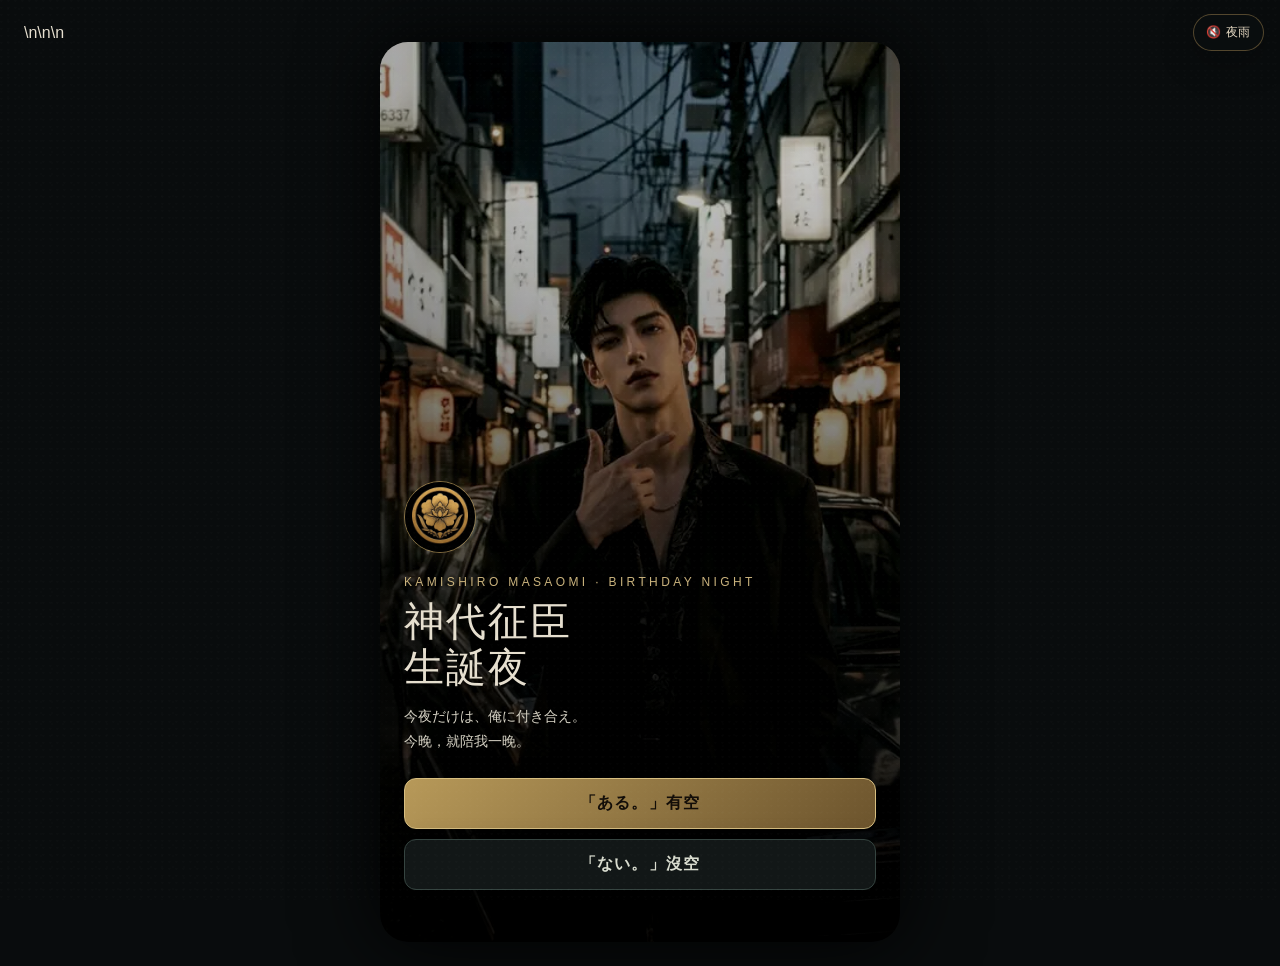
==== kamishiro-birthday/index.html @ 4a34d9e0 "Force refresh new fortune pool and add visible build marker" ====
<!DOCTYPE html>
<html lang="zh-Hant">
<head>
<meta charset="utf-8" />
<meta name="viewport" content="width=device-width,initial-scale=1,viewport-fit=cover" />\n<meta http-equiv="Cache-Control" content="no-cache, no-store, must-revalidate" />\n<meta http-equiv="Pragma" content="no-cache" />\n<meta http-equiv="Expires" content="0" />
<title>神代征臣 生誕夜</title>
<style>
:root{--ink:#101820;--wine:#3b2026;--green:#18332f;--gold:#b99a5b;--ivory:#e6dfcf;--paper:#d6d2c4;--smoke:#8d8b84;--red:#7f1d24;--card:#15191b;}
*{box-sizing:border-box} html{scroll-behavior:smooth} body{margin:0;background:#090c0d;color:var(--ivory);font-family:-apple-system,BlinkMacSystemFont,"Noto Sans TC","PingFang TC","Hiragino Sans",sans-serif;overflow-x:hidden}
body:before{content:"";position:fixed;inset:0;pointer-events:none;opacity:.13;background-image:radial-gradient(circle at 20% 10%,rgba(255,255,255,.08) 0 1px,transparent 1.3px),radial-gradient(circle at 70% 80%,rgba(255,255,255,.06) 0 1px,transparent 1.2px);background-size:7px 7px,11px 11px;mix-blend-mode:screen;z-index:99}
button,input{font:inherit} button{cursor:pointer}
.app{max-width:520px;margin:auto;min-height:100vh;background:linear-gradient(180deg,#0a0e0f,#111615 60%,#0a0c0d);box-shadow:0 0 80px #000}
.hero{min-height:100svh;position:relative;display:flex;align-items:flex-end;padding:24px;overflow:hidden}
.hero-bg{position:absolute;inset:0;background:linear-gradient(180deg,rgba(0,0,0,.15),rgba(0,0,0,.84)),url('[data-uri]') center/cover;filter:saturate(.68) contrast(1.06)}
.hero:after{content:"";position:absolute;inset:0;background:radial-gradient(circle at 60% 25%,transparent 0 20%,rgba(0,0,0,.42) 72%)}
.hero-content{position:relative;z-index:2;width:100%;padding-bottom:28px}
.crest{width:72px;height:72px;border-radius:50%;border:1px solid rgba(185,154,91,.7);object-fit:cover;box-shadow:0 0 22px rgba(185,154,91,.17)}
.eyebrow{font-size:12px;letter-spacing:.28em;color:#c9b27c;margin:18px 0 10px}
h1{font-family:"Hiragino Mincho ProN","Yu Mincho",serif;font-weight:500;font-size:40px;line-height:1.16;margin:0 0 12px;letter-spacing:.05em}
.hero p{color:#d6d2c4;line-height:1.8;margin:0 0 24px;font-size:14px}
.btn{border:1px solid rgba(185,154,91,.55);background:linear-gradient(180deg,#2b171b,#1d1215);color:#f1e8d5;padding:14px 18px;border-radius:12px;width:100%;font-weight:700;letter-spacing:.08em;box-shadow:0 8px 28px rgba(0,0,0,.3)}
.btn.alt{background:#121717;border-color:#354440;color:#d9dccf}
.btn.gold{background:linear-gradient(135deg,#b79959,#6c542d);color:#120d08;border-color:#d7be80}
.btn.small{width:auto;padding:10px 13px;font-size:13px}
.progress{position:sticky;top:0;z-index:50;background:rgba(9,12,13,.88);backdrop-filter:blur(16px);display:none;gap:7px;padding:10px 18px;border-bottom:1px solid #262e2b}
.progress.show{display:flex} .dot{height:3px;flex:1;background:#26302d;border-radius:3px} .dot.on{background:#b89a5c}
.stage{display:none;min-height:100svh;padding:72px 20px 42px} .stage.active{display:block}
.kicker{font-size:11px;letter-spacing:.25em;color:#a9966b;margin-bottom:8px;text-transform:uppercase}
h2{font-family:"Hiragino Mincho ProN","Yu Mincho",serif;font-weight:500;font-size:29px;margin:0 0 8px} .lead{color:#aaa99f;line-height:1.7;font-size:14px;margin:0 0 24px}
.card{background:linear-gradient(145deg,#171c1b,#101413);border:1px solid #2b3431;border-radius:18px;padding:16px;box-shadow:0 16px 38px rgba(0,0,0,.24)}
.grid2{display:grid;grid-template-columns:1fr 1fr;gap:12px} .choice{min-height:140px;position:relative;overflow:hidden;text-align:left;padding:18px;border-radius:16px;border:1px solid #2e3834;background:#141918;color:#eee7d8}
.choice .emoji{font-size:34px;display:block;margin-bottom:18px} .choice b{font-size:15px} .choice small{display:block;color:#8f978f;margin-top:5px}
.choice.selected{border-color:#b99a5b;box-shadow:inset 0 0 0 1px #b99a5b;background:#1b1b16}
.reply{display:none;margin-top:18px;padding:18px;border-left:2px solid #b99a5b;background:#111515;line-height:1.8;color:#dfd6c2} .reply.show{display:block}
.jp{font-family:"Hiragino Mincho ProN","Yu Mincho",serif;font-size:17px;color:#f3ead6} .zh{color:#a8aaa4;font-size:13px;margin-top:5px}
.quizq{margin-bottom:15px} .quizq h3{font-size:15px;font-weight:600;margin:0 0 10px} .ans{display:grid;grid-template-columns:1fr 1fr;gap:8px} .ans button{border:1px solid #303a36;background:#121716;color:#d7d5cc;border-radius:10px;padding:12px;text-align:left}
.ans button.good{border-color:#7c9e7f;background:#18231b} .ans button.bad{border-color:#7b4449;background:#251517}
.score{font-size:38px;color:#c6aa68;font-family:serif;margin:6px 0}
.drink-row{margin:17px 0} .drink-row label{display:block;color:#cfc9bc;margin-bottom:8px;font-size:13px} .chips{display:flex;gap:8px;flex-wrap:wrap} .chip{border:1px solid #303a36;background:#111615;color:#d7d4ca;border-radius:99px;padding:9px 12px} .chip.on{border-color:#b99a5b;background:#281d13;color:#f6e9c9}
.glass{width:120px;height:150px;margin:22px auto;border:2px solid rgba(220,220,210,.45);border-top:none;border-radius:0 0 24px 24px;position:relative;overflow:hidden;background:linear-gradient(180deg,transparent 30%,#8a4f1d 31%,#4c260d 100%)} .ice{position:absolute;width:32px;height:32px;border:1px solid rgba(255,255,255,.55);background:rgba(220,235,236,.15);transform:rotate(18deg);top:48px;left:45px;border-radius:5px}
.fortune-card{overflow:hidden;padding:0} .fortune-img{aspect-ratio:4/3;width:100%;object-fit:cover;display:block;filter:saturate(.72) contrast(1.05)} .fortune-body{padding:17px} .fortune-grade{font-size:12px;color:#d0b36e;letter-spacing:.2em} .fortune-name{font-size:24px;font-family:serif;margin:5px 0 12px}
.candles{display:flex;justify-content:center;gap:12px;margin:26px 0 8px} .candle{border:0;background:transparent;font-size:46px;filter:drop-shadow(0 0 10px rgba(255,135,54,.3));transition:.2s} .candle.out{filter:grayscale(1);opacity:.35;transform:translateY(5px)}
.cake{text-align:center;font-size:80px;margin:6px 0} .wish{display:none} .wish.show{display:block}
.booth-sign{margin:0 auto 18px;border:2px solid #7b201e;background:#2a0e10;color:#e7c783;text-align:center;padding:12px 8px;font-weight:800;letter-spacing:.17em;box-shadow:0 0 0 4px #121212,0 0 22px rgba(145,35,31,.25)}
.canvas-wrap{background:#0c0d0d;border:1px solid #3a3530;border-radius:14px;padding:10px;box-shadow:inset 0 0 0 1px rgba(185,154,91,.12)} canvas{display:block;width:100%;height:auto;border-radius:8px;background:#222}
.upload{display:flex;gap:8px;margin-top:14px;flex-wrap:wrap} input[type=file]{display:none}
.stats{display:grid;grid-template-columns:1fr 1fr;gap:9px;margin:14px 0} .stat{border:1px solid #2a322f;padding:11px;border-radius:10px;background:#111514} .stat small{color:#818983;display:block} .stat b{font-size:13px;color:#d9d2c3}
.final-badge{display:flex;gap:13px;align-items:center;margin-top:20px} .final-badge img{width:76px;height:76px;border-radius:18px;object-fit:cover} .footer-note{color:#777f79;text-align:center;font-size:11px;line-height:1.7;margin:28px 0 0}
.fade{animation:fade .55s ease both} @keyframes fade{from{opacity:0;transform:translateY(10px)}to{opacity:1;transform:none}}
@media (min-width:700px){body{padding:24px} .app{border-radius:28px;overflow:hidden}}

/* --- Birthday Night 2.0 --- */
.sound-toggle{position:fixed;z-index:130;right:16px;top:calc(14px + env(safe-area-inset-top));border:1px solid rgba(185,154,91,.42);background:rgba(10,14,15,.82);backdrop-filter:blur(12px);color:#e8dcc5;border-radius:999px;padding:9px 12px;font-size:12px;letter-spacing:.06em;box-shadow:0 10px 35px rgba(0,0,0,.28)}
.sound-toggle.on{border-color:var(--gold);box-shadow:0 0 0 1px rgba(185,154,91,.16),0 10px 35px rgba(0,0,0,.3)}
.toast{position:fixed;z-index:180;left:50%;bottom:calc(24px + env(safe-area-inset-bottom));transform:translate(-50%,18px);width:min(88vw,430px);padding:13px 16px;background:rgba(16,20,20,.94);border:1px solid rgba(185,154,91,.44);border-radius:14px;color:#eee3d0;font-size:13px;line-height:1.55;opacity:0;pointer-events:none;transition:.28s ease;box-shadow:0 16px 50px #0008}.toast.show{opacity:1;transform:translate(-50%,0)}
.screen-flash{position:fixed;z-index:170;inset:0;background:#fff;opacity:0;pointer-events:none}.screen-flash.go{animation:flashShot .42s ease-out}@keyframes flashShot{0%{opacity:0}18%{opacity:.92}100%{opacity:0}}
.crest{cursor:pointer;user-select:none;-webkit-user-select:none}
.fortune-flip{perspective:1200px}.fortune-inner{position:relative;min-height:510px;transition:transform .72s cubic-bezier(.2,.75,.18,1);transform-style:preserve-3d}.fortune-inner.revealed{transform:rotateY(180deg)}
.fortune-face{position:absolute;inset:0;backface-visibility:hidden;-webkit-backface-visibility:hidden;border-radius:16px;overflow:hidden;border:1px solid #332e29;background:#121616}.fortune-front{transform:rotateY(180deg)}
.fortune-back{display:flex;flex-direction:column;align-items:center;justify-content:center;padding:30px;text-align:center;background:radial-gradient(circle at 50% 35%,#29302d 0,#151817 52%,#0b0d0d 100%)}
.fortune-back img{width:128px;height:128px;object-fit:contain;filter:drop-shadow(0 7px 18px #000)}.fortune-back b{font-family:serif;font-size:20px;margin-top:20px;color:#d7c49c}.fortune-back small{color:#8e958f;margin-top:8px}
.fortune-card{border:none!important;background:transparent!important}.fortune-img{height:350px;aspect-ratio:auto}.fortune-draw-count{font-size:11px;color:#7f877f;text-align:center;margin-top:8px}
.ending-card{text-align:center;padding:28px 20px;background:radial-gradient(circle at 50% 0,#2b1b1b,#141817 62%);border-color:#4e3d31}.ending-symbol{font-size:48px;filter:drop-shadow(0 7px 20px #0008)}.ending-title{font-family:serif;font-size:30px;color:#d7c49c;margin:10px 0}.ending-line{font-family:serif;font-size:18px;line-height:1.8;color:#eee5d6}.ending-sub{color:#969c96;font-size:12px;line-height:1.7;margin-top:14px}
.booth-shell{border:1px solid #453a31;background:linear-gradient(180deg,#2a201d,#111414);padding:12px;border-radius:18px;box-shadow:inset 0 0 0 1px #b99a5b1f,0 18px 55px #0005}.booth-curtain{height:9px;border-radius:99px;background:repeating-linear-gradient(90deg,#5e1c24 0 18px,#36151b 18px 36px);margin-bottom:10px}.booth-help{text-align:center;color:#858d87;font-size:11px;line-height:1.7;margin:9px 4px 0}.booth-status{display:flex;align-items:center;justify-content:center;gap:8px;color:#c5b99f;font-size:11px;margin:10px 0}.booth-dot{width:7px;height:7px;border-radius:50%;background:#5e1c24;box-shadow:0 0 0 3px #5e1c2422}.booth-dot.live{background:#d7b56d;box-shadow:0 0 12px #d7b56d99}
.ending-pill{display:inline-flex;align-items:center;gap:6px;border:1px solid #5d4b38;border-radius:999px;padding:6px 10px;color:#d7c49c;font-size:11px;margin-top:8px}.secret-note{display:none;margin-top:12px;padding:11px;border:1px dashed #725b3c;border-radius:10px;color:#c8b897;font-size:12px;line-height:1.6}.secret-note.show{display:block;animation:fade .5s ease both}
@media(max-width:390px){.fortune-inner{min-height:475px}.fortune-img{height:315px}.sound-toggle{font-size:11px;padding:8px 10px}}

</style>
</head>
<body>
<button class="sound-toggle" id="soundToggle" data-action="toggle-sound">🔇 夜雨</button><div class="toast" id="toast"></div><div class="screen-flash" id="screenFlash"></div><main class="app">
<section class="hero" id="hero"><div class="hero-bg"></div><div class="hero-content fade"><img class="crest" src="[data-uri]" alt="神代組家紋" data-action="tap-crest"><div class="eyebrow">KAMISHIRO MASAOMI · BIRTHDAY NIGHT</div><h1>神代征臣<br>生誕夜</h1><p>今夜だけは、俺に付き合え。<br>今晚，就陪我一晚。</p><button class="btn gold" data-action="enter-game" data-value="true">「ある。」有空</button><button class="btn alt" style="margin-top:10px" data-action="enter-game" data-value="false">「ない。」沒空</button></div></section>
<div class="progress" id="progress"><div class="dot"></div><div class="dot"></div><div class="dot"></div><div class="dot"></div><div class="dot"></div><div class="dot"></div><div class="dot"></div></div>
<section class="stage" id="s1"><div class="kicker">01 · Invitation</div><h2 id="inviteTitle">今晚帶什麼來？</h2><p class="lead" id="inviteLead">神代沒有說要禮物，但妳總不能真的兩手空空。</p><div class="grid2" id="giftGrid"></div><div class="reply" id="giftReply"></div><button class="btn" style="margin-top:18px" data-action="next-stage" data-stage="2">帶著它去見他</button></section>
<section class="stage" id="s2"><div class="kicker">02 · Know Him</div><h2>妳到底有多懂組長？</h2><p class="lead">答錯也沒關係。最多只是被他記住。</p><div id="quizBox"></div><div class="card" id="scoreCard" style="display:none;text-align:center"><div class="kicker">RESULT</div><div class="score" id="scoreNum"></div><div id="scoreText"></div></div><button class="btn" id="quizNext" style="display:none;margin-top:18px" data-action="next-stage" data-stage="3">去吧檯找他</button></section>
<section class="stage" id="s3"><div class="kicker">03 · Bar</div><h2>替神代點一杯</h2><p class="lead">不需要討好他。只是看妳究竟記不記得他的口味。</p><div class="card"><div class="drink-row"><label>酒底</label><div class="chips" data-key="base"></div></div><div class="drink-row"><label>冰塊</label><div class="chips" data-key="ice"></div></div><div class="drink-row"><label>陪酒物</label><div class="chips" data-key="side"></div></div><div class="glass"><div class="ice"></div></div><div class="reply show" id="drinkReply"><div class="jp">「……まずは選んでみろ。」</div><div class="zh">……先選給我看看。</div></div></div><button class="btn" style="margin-top:18px" data-action="lock-drink">就這杯</button></section>
<section class="stage" id="s4"><div class="kicker">04 · Omikuji</div><div style="font-size:11px;letter-spacing:.14em;color:#b99a5b;margin-bottom:8px">NEW PHOTO POOL · 10 · BUILD 20261110c</div><h2>抽一張今晚的神代</h2><p class="lead">這一輪前 10 抽只會出現剛加入的新圖，而且不重複。妳最後留下的那張，會直接做成生日紀念卡。</p><div class="fortune-flip"><div class="fortune-inner" id="fortuneInner"><div class="fortune-face fortune-back"><img src="[data-uri]" alt="神代組家紋"><b>神代組 · 生誕御籤</b><small>點「抽籤」翻開今晚的他</small></div><div class="fortune-face fortune-front"><div class="card fortune-card"><img class="fortune-img" id="fortuneImg" src="[data-uri]" alt="神代征臣"><div class="fortune-body"><div class="fortune-grade" id="fortuneGrade">未抽取</div><div class="fortune-name" id="fortuneName">今晚的神代</div><div class="jp" id="fortuneJa">「引いてみろ。」</div><div class="zh" id="fortuneZh">抽看看。</div></div></div></div></div></div><button class="btn gold" style="margin-top:14px" data-action="draw-fortune">翻開御籤</button><button class="btn alt" style="margin-top:9px" data-action="draw-fortune">再抽一次</button><div class="fortune-draw-count" id="fortuneDrawCount">還沒抽。組長在等。</div><div class="secret-note" id="fortuneSecret"></div><button class="btn" style="margin-top:9px" data-action="lock-fortune">就帶這張走</button></section>
<section class="stage" id="s5"><div class="kicker">05 · Birthday</div><h2>替他把蠟燭熄掉</h2><p class="lead">一根一根點掉。神代不會把願望說給妳聽。</p><div class="card"><div class="cake">🎂</div><div class="candles" id="candles"></div><p class="lead" style="text-align:center">點擊蠟燭</p><div class="reply wish" id="wish"><div class="jp">「願い事？ そんなもん、人に言うもんじゃないだろ。」</div><div class="zh">願望？那種東西哪有說給別人聽的。</div><br><div class="jp">「……まぁ、来年もお前がいれば、それでいい。」</div><div class="zh">……不過，明年妳還在的話，那就夠了。</div></div></div><button class="btn" id="cakeNext" disabled style="margin-top:18px;opacity:.45" data-action="next-stage" data-stage="6">看看今晚走到哪裡</button></section>
<section class="stage" id="s6"><div class="kicker">06 · Ending</div><h2>今晚的結局</h2><p class="lead">有些答案不需要問出口。妳一路做的選擇，他都記著。</p><div class="card ending-card"><div class="ending-symbol" id="endingSymbol">☂️</div><div class="ending-title" id="endingTitle">《雨停以前》</div><div class="ending-line" id="endingLine">別急著走。雨還沒停。</div><div class="ending-pill" id="endingPill">HIDDEN AFFECTION ENDING</div><div class="reply show" style="margin-top:18px"><div class="jp" id="endingJa"></div><div class="zh" id="endingZh"></div></div><div class="ending-sub" id="endingSub"></div></div><button class="btn gold" data-action="next-stage" data-stage="7">生成生日紀念卡</button></section>
<section class="stage" id="s7"><div class="kicker">07 · Birthday Card</div><div class="booth-sign">KAMISHIRO · BIRTHDAY CARD</div><h2>生日紀念卡</h2><p class="lead">剛剛抽到哪一張籤，就直接用那張組長照片做成一張生日紀念卡，再隨機配上一句只屬於今晚的情話。</p><div class="booth-shell"><div class="booth-curtain"></div><div class="canvas-wrap"><canvas id="photoCanvas" width="1200" height="1500"></canvas></div><div class="booth-status"><span class="booth-dot" id="boothDot"></span><span id="boothStatus">等待生成</span></div><div class="booth-help">抽到的籤 · 組長照片 · 隨機情話會直接生成在同一張卡上</div></div><div class="upload"><button class="btn small alt" data-action="reroll-quote">換一句情話</button></div><div class="stats"><div class="stat"><small>禮物</small><b id="stGift">—</b></div><div class="stat"><small>測驗</small><b id="stScore">—</b></div><div class="stat"><small>今晚的籤</small><b id="stFortune">—</b></div><div class="stat"><small>結局</small><b id="stEnding">—</b></div></div><button class="btn gold" data-action="download-card">下載生日紀念卡 PNG</button><div class="card final-badge" id="finalBadge" data-action="tap-final-badge"><img src="[data-uri]" alt="唐獅子牡丹徽章"><div><div class="kicker">BIRTHDAY BADGE</div><b>《同一盞燈》</b><div class="zh">今年也有人陪他回家。</div></div></div><div class="secret-note" id="finalSecret"></div><p class="footer-note">所有互動皆為靜態模擬 · 音效由瀏覽器即時生成 · 圖片僅在本機處理</p></section>
</main>
<script>
const IMG={"hero": "[data-uri]", "tie": "[data-uri]", "onsen": "[data-uri]", "morning": "[data-uri]", "couch": "[data-uri]", "rose": "[data-uri]", "kiss": "[data-uri]", "pachinko": "[data-uri]", "crest": "[data-uri]", "lion": "[data-uri]", "peony": "[data-uri]"};
Object.assign(IMG,{
extra01:"assets/fortune_01.webp?v=20261110c",
extra02:"assets/fortune_02.webp?v=20261110c",
extra03:"assets/fortune_03.webp?v=20261110c",
extra04:"assets/fortune_04.webp?v=20261110c",
extra05:"assets/fortune_05.webp?v=20261110c",
extra06:"assets/fortune_06.webp?v=20261110c",
extra07:"assets/fortune_07.webp?v=20261110c",
extra08:"assets/fortune_08.webp?v=20261110c",
extra09:"assets/fortune_09.webp?v=20261110c",
extra10:"assets/fortune_10.webp?v=20261110c"
});
const fortunes=[{"grade": "大吉", "name": "今晚歸妳", "image": "tie", "ja": "今日は仕事を入れてない。……意味、分かるだろ。", "zh": "今天沒排工作。……妳懂我的意思吧。"}, {"grade": "大吉", "name": "回家的燈", "image": "morning", "ja": "帰る場所があるってのも、悪くないな。", "zh": "有個能回去的地方，好像也不壞。"}, {"grade": "吉", "name": "雨夜迎接", "image": "hero", "ja": "雨が降ったら呼べ。迎えに行く。", "zh": "下雨就叫我。我去接妳。"}, {"grade": "吉", "name": "近一點看", "image": "onsen", "ja": "そんなに気になるなら、近くで見ろ。", "zh": "這麼在意的話，就靠近一點看。"}, {"grade": "中吉", "name": "老派紳士", "image": "kiss", "ja": "手、出せ。……たまにはこういうのも悪くない。", "zh": "手伸出來。……偶爾這樣也不壞。"}, {"grade": "中吉", "name": "花不是白送的", "image": "rose", "ja": "花くらい受け取れ。礼なら、あとでいい。", "zh": "一朵花而已，收下。回禮晚點再說。"}, {"grade": "小吉", "name": "巡場偷懶", "image": "pachinko", "ja": "欲しいもんがあるなら言え。……俺が取ってやる。", "zh": "有想要的就說。……我替妳弄到。"}, {"grade": "末吉", "name": "別坐那麼遠", "image": "couch", "ja": "そこじゃ遠い。……こっち来い。", "zh": "坐那裡太遠。……過來。"}];
fortunes.push(
{grade:"大吉",name:"今夜是妳",image:"extra04",ja:"今夜は俺のそばを離れるな。誕生日くらい、わがままを通す。",zh:"今晚別離開我身邊。至少在生日這天，我會任性一次。"},
{grade:"大吉",name:"掌心溫度",image:"extra01",ja:"その手、離すな。……落ち着く。",zh:"那隻手，別放開。……讓人安心。"},
{grade:"吉",name:"深夜邀請",image:"extra02",ja:"夜はまだ長い。急いで帰る理由がないなら、残っていけ。",zh:"夜還很長。如果沒有急著回去的理由，就留下來。"},
{grade:"吉",name:"偏愛默許",image:"extra09",ja:"お前だけは、少しくらい特別扱いしてやる。",zh:"只有妳，我可以稍微偏心一點。"},
{grade:"中吉",name:"雨色心事",image:"extra08",ja:"遠回りしても、最後に戻ってくるならそれでいい。",zh:"就算繞了遠路，只要最後回到我身邊就好。"},
{grade:"中吉",name:"都會夜行",image:"extra05",ja:"こんな顔で見るな。連れて帰りたくなる。",zh:"別用這種表情看我。會讓人想直接把妳帶回去。"},
{grade:"中吉",name:"危險浪漫",image:"extra10",ja:"似合うかどうかじゃない。お前が見たいと思うなら、それで十分だ。",zh:"不是合不合適的問題。只要是妳想看的，那就夠了。"},
{grade:"小吉",name:"灰燼餘溫",image:"extra06",ja:"煙が消えるまで、隣にいろ。",zh:"在煙散去之前，待在我身邊。"},
{grade:"小吉",name:"視線失守",image:"extra07",ja:"そんなに見つめるな。……平気な顔をしてやる自信がなくなる。",zh:"別那樣一直看著我。……我會沒把握繼續裝得若無其事。"},
{grade:"末吉",name:"玩味試探",image:"extra03",ja:"試したいなら好きにしろ。あとで後悔しても知らない。",zh:"想試探就儘管來。之後後悔了，我可不管。"}
);
const quotes=[["こっち来い。……今日は帰す気ねぇから。", "過來。……今天沒打算讓妳回去。"], ["お前がいるなら、夜は長いほうがいい。", "有妳在的話，夜長一點比較好。"], ["面倒だな。……好きになると、こんなもんか。", "真麻煩。……喜歡上一個人，就是這樣嗎。"], ["帰るなら送る。残るなら、もっと近くに来い。", "要回去我送妳。要留下，就再靠近一點。"], ["俺の隣、空けてある。理由まで聞くな。", "我旁邊的位置留著。別連理由都要問。"], ["黙ってても分かるようになったな。……長い付き合いだ。", "現在就算不說妳也懂了。……我們認識夠久了。"], ["お前が笑ってりゃ、それでいい日もある。", "有些日子，只要妳笑著就夠了。"], ["欲しいもの？……お前がここにいれば十分だ。", "想要什麼？……妳在這裡就夠了。"], ["俺を待つなと言っただろ。……でも、灯りは消すな。", "不是叫妳別等我嗎。……但燈別關。"], ["誰に何を言われても、俺が選んだことは変わらない。", "不管別人說什麼，我做過的選擇不會變。"], ["今さら手放せると思うか。", "都到現在了，妳覺得我還放得開嗎。"], ["雨が止むまでいろ。……止んでも、別に帰らなくていい。", "雨停之前留下。……停了也不用急著走。"], ["寒いならこっち来い。理由なんざ、それで十分だ。", "冷就過來。理由有這個就夠了。"], ["お前の機嫌くらい、顔見りゃ分かる。", "妳心情好不好，我看臉就知道。"], ["今日は何も考えるな。俺の横にいろ。", "今天什麼都別想。待在我旁邊。"], ["俺の名前を呼べ。……それだけでいい。", "叫我的名字。……這樣就夠了。"], ["遠回りしたな。……まぁ、戻ってきたならいい。", "繞了很遠啊。……算了，回來就好。"], ["お前といると、煙草一本が妙に長い。", "跟妳待在一起，一根菸都好像抽得特別久。"], ["俺のことは分からなくていい。離れなきゃ、それでいい。", "不用完全懂我。別離開就行。"], ["お前が帰ってくる音、嫌いじゃない。", "我不討厭妳回來時的聲音。"], ["もう一度選べと言われても、たぶん同じだ。", "就算再讓我選一次，大概還是一樣。"], ["忘れろと言われても、忘れる気はない。", "就算叫我忘了，我也沒這個打算。"], ["俺の背中を見てきたなら、最後まで見てろ。", "既然一路看著我的背影，就看到最後吧。"], ["傷も昔も、今さら隠す相手じゃない。", "傷也好過去也好，妳早就不是需要瞞的人。"], ["一杯だけ付き合え。……その一杯が終わるとは言ってない。", "陪我喝一杯。……我可沒說那杯會什麼時候喝完。"], ["お前にだけは、帰ったって言いたくなる。", "只有對妳，我會想說一句我回來了。"], ["何年経っても、面倒な女だな。……そこがいい。", "過了多少年還是這麼麻煩。……這點倒是不壞。"], ["俺が黙ってる時くらい、隣にいろ。", "至少我沉默的時候，待在旁邊。"], ["今日は組長じゃない。……お前の男でいい。", "今天不是組長。……當妳的男人就好。"], ["妬いてるなら言え。少しくらいは嬉しい。", "吃醋就說。多少會讓我高興。"], ["お前の前じゃ、格好つける意味もねぇな。", "在妳面前，好像也沒必要裝得多體面。"], ["眠いなら寝ろ。起きるまでここにいる。", "睏了就睡。我會待到妳醒。"], ["花は枯れる。だからまた買ってやる。", "花會謝。所以我再買給妳就是了。"], ["約束は嫌いじゃない。守ると決めたならな。", "我不討厭約定。只要是決定要守的。"], ["お前が待ってると思うと、少しだけ帰るのが早くなる。", "想到妳在等，我回家的時間就會早一點。"], ["そんな顔するな。……俺が悪かった。これでいいか。", "別那副表情。……是我不好。這樣行了嗎。"], ["他の誰かじゃ駄目だった。……結局、それだけだ。", "換成別人就是不行。……說到底，就這麼簡單。"], ["俺の隣にいる理由なんざ、後から作ればいい。", "待在我身邊的理由，以後再慢慢找就行。"], ["来年も祝え。……その次もだ。", "明年也來替我過。……後年也是。"], ["最後に残るなら、お前がいい。", "如果最後一定要留下誰，我希望是妳。"]];
const quiz=[{"q": "神代征臣最重視什麼？", "a": ["金錢", "義理", "名聲", "戀愛"], "correct": 1}, {"q": "神代征臣背上的和彫主題是？", "a": ["龍虎", "不動明王", "唐獅子牡丹", "鯉魚"], "correct": 2}, {"q": "少年時期的第二顆制服鈕扣最後去了哪裡？", "a": ["送給初戀", "弄丟了", "與神代宗一郎一同下葬", "留在木箱"], "correct": 2}, {"q": "神代征臣最不像哪一種人？", "a": ["重承諾", "護短", "高調炫耀", "老派"], "correct": 2}, {"q": "神代征臣表達喜歡最常用什麼方式？", "a": ["公開告白", "行動照顧", "每天寫情書", "故意失聯"], "correct": 1}];
const state={gift:null,score:0,drink:{base:null,ice:null,side:null},fortune:null,quote:null,photo:null,photoMode:'fortune',inviteAccepted:true,fortuneDraws:0,easter:0,candlesDone:false,ending:null,boothSeed:1,boothCaptured:false};
const endings=[
 {min:0,title:'《雨停以前》',symbol:'☂️',line:'別急著走。雨還沒停。',ja:'「雨が止むまでいろ。……その先は、止んでから考えりゃいい。」',zh:'雨停以前先留下。……之後的事，等雨停了再想。',sub:'有些關係還沒有走到答案，但他已經不打算讓妳就這樣離開。'},
 {min:11,title:'《剪不斷》',symbol:'✂️',line:'剪過很多次，還是纏在一起。',ja:'「遠回りしたな。……それでも戻ってきたなら、もう離す気はねぇよ。」',zh:'繞了很遠啊。……既然還是回來了，我就沒打算再放手。',sub:'拉扯、離開、回頭。真正留下來的，是怎麼剪也沒斷的那一條線。'},
 {min:17,title:'《同一盞燈》',symbol:'🏮',line:'有人回來，有人還在。',ja:'「帰る場所なら、もう分かってるだろ。……灯り、消すなよ。」',zh:'要回哪裡，妳早就知道了吧。……燈別關。',sub:'不是誰等誰，而是兩個人終於把同一個地方叫做回家。'},
 {min:22,title:'《又開了一次》',symbol:'🌺',line:'不是回到從前，是重新愛妳。',ja:'「もう一度選べって言われても、同じだ。……今度は、ちゃんとお前を選ぶ。」',zh:'就算再選一次也一樣。……這一次，我會好好選妳。',sub:'你們沒有把裂痕抹掉，只是在那些裂痕之上，又重新開了一次花。'}
];
const gifts=[
 {n:'威士忌',e:'🥃',s:'陳年的東西，跟他比較合。',ja:'「今夜は帰す気ないのか？」',zh:'妳今晚是不打算讓我回去了？'},
 {n:'紅牡丹',e:'🌺',s:'太像他，反而有點故意。',ja:'「俺に花か。……悪くない。」',zh:'送我花啊。……不壞。'},
 {n:'金屬打火機',e:'🔥',s:'老派得剛剛好。',ja:'「趣味が分かってきたな。」',zh:'越來越懂我的喜好了。'},
 {n:'神秘禮物',e:'🎁',s:'不說，才比較有意思。',ja:'「隠すなよ。……余計気になるだろ。」',zh:'別藏。……妳這樣只會讓我更在意。'}
];
const drinkOpts={base:['威士忌','白蘭地','無酒精茶'],ice:['不加冰','一顆大冰','加滿冰'],side:['香菸','巧克力','什麼都不要']};
function enterGame(hasTime){state.inviteAccepted=hasTime;try{enableAudio()}catch(e){console.warn('Audio unavailable',e);} document.getElementById('hero').style.display='none';document.getElementById('progress').classList.add('show');if(!hasTime){document.getElementById('inviteTitle').textContent='沒空？那就空出來。';document.getElementById('inviteLead').textContent='「そうか。じゃあ、空けろ。」——是嗎。那就把時間空出來。'} nextStage(1);}
function nextStage(n){document.querySelectorAll('.stage').forEach(x=>x.classList.remove('active'));document.getElementById('s'+n).classList.add('active');document.querySelectorAll('.dot').forEach((d,i)=>d.classList.toggle('on',i<n));window.scrollTo({top:0,behavior:'smooth'});if(n===6)showEnding();if(n===7){syncStats();if(!state.quote)rerollQuote(false);generateCard(false);}}
function initGifts(){const g=document.getElementById('giftGrid');g.innerHTML=gifts.map((x,i)=>`<button type="button" class="choice" data-action="pick-gift" data-index="${i}"><span class="emoji">${x.e}</span><b>${x.n}</b><small>${x.s}</small></button>`).join('')}
function pickGift(i,el){state.gift=gifts[i];if(i===2)playLighter();document.querySelectorAll('#giftGrid .choice').forEach(x=>x.classList.remove('selected'));el.classList.add('selected');const r=document.getElementById('giftReply');r.innerHTML=`<div class="jp">${gifts[i].ja}</div><div class="zh">${gifts[i].zh}</div>`;r.classList.add('show')}
function initQuiz(){const box=document.getElementById('quizBox');box.innerHTML=quiz.map((q,qi)=>`<div class="card quizq" data-q="${qi}"><h3>${qi+1}. ${q.q}</h3><div class="ans">${q.a.map((a,ai)=>`<button type="button" data-action="answer" data-q="${qi}" data-a="${ai}">${a}</button>`).join('')}</div></div>`).join('')}
function answer(qi,ai,el){const wrap=document.querySelector(`.quizq[data-q="${qi}"]`);if(wrap.dataset.done)return;wrap.dataset.done='1';const ok=ai===quiz[qi].correct;if(ok)state.score++;el.classList.add(ok?'good':'bad');wrap.querySelectorAll('button').forEach((b,idx)=>{b.disabled=true;if(idx===quiz[qi].correct)b.classList.add('good')});if(document.querySelectorAll('.quizq[data-done="1"]').length===quiz.length)finishQuiz()}
function finishQuiz(){document.getElementById('scoreCard').style.display='block';document.getElementById('scoreNum').textContent=state.score+'/5';document.getElementById('scoreText').textContent=state.score===5?'神代征臣本人都開始懷疑妳了':state.score>=3?'還算懂他。':'剛進神代組的小鬼。';document.getElementById('quizNext').style.display='block'}
function initDrink(){Object.entries(drinkOpts).forEach(([k,arr])=>{const c=document.querySelector(`.chips[data-key="${k}"]`);c.innerHTML=arr.map(v=>`<button type="button" class="chip" data-action="pick-drink" data-key="${k}" data-value="${v}">${v}</button>`).join('')})}
function pickDrink(k,v,el){state.drink[k]=v;document.querySelectorAll(`.chips[data-key="${k}"] .chip`).forEach(x=>x.classList.remove('on'));el.classList.add('on');updateDrinkReply()}
function updateDrinkReply(){let ja='「……悪くない。」',zh='……不壞。';if(state.drink.base==='無酒精茶'){ja='「俺を何歳だと思ってる。」';zh='……妳當我幾歲？'}else if(state.drink.base==='威士忌'&&state.drink.ice==='一顆大冰'){ja='「分かってるじゃないか。」';zh='這不是挺懂我的嗎。'} if(state.drink.side==='巧克力'){ja='「甘いもんまで付けるのか。……まぁ、もらっとく。」';zh='連甜的都替我配了啊。……算了，我收下。'} document.getElementById('drinkReply').innerHTML=`<div class="jp">${ja}</div><div class="zh">${zh}</div>`}
function lockDrink(){if(!state.drink.base||!state.drink.ice||!state.drink.side){alert('三項都替組長選好。');return}nextStage(4)}
const newBirthdayFortunes=fortunes.filter(x=>/^extra\d{2}$/.test(x.image));
let newFortuneBag=[];
function refillNewFortuneBag(){
  newFortuneBag=[...newBirthdayFortunes];
  for(let i=newFortuneBag.length-1;i>0;i--){
    const j=Math.floor(Math.random()*(i+1));
    [newFortuneBag[i],newFortuneBag[j]]=[newFortuneBag[j],newFortuneBag[i]];
  }
}
function pickBirthdayFortune(){
  if(state.fortuneDraws<=10){
    if(!newFortuneBag.length)refillNewFortuneBag();
    return newFortuneBag.pop();
  }
  return fortunes[Math.floor(Math.random()*fortunes.length)];
}
function setFortuneFace(f){state.fortune=f;document.getElementById('fortuneImg').src=IMG[f.image];document.getElementById('fortuneGrade').textContent=f.grade;document.getElementById('fortuneName').textContent=f.name;document.getElementById('fortuneJa').textContent='「'+f.ja.replace(/^「|」$/g,'')+'」';document.getElementById('fortuneZh').textContent=f.zh;}
function drawFortune(){try{enableAudio()}catch(e){console.warn('Audio unavailable',e);} const inner=document.getElementById('fortuneInner');state.fortuneDraws++;const f=pickBirthdayFortune();const reveal=()=>{setFortuneFace(f);requestAnimationFrame(()=>inner.classList.add('revealed'));};if(inner.classList.contains('revealed')){inner.classList.remove('revealed');setTimeout(reveal,430);}else reveal();document.getElementById('fortuneDrawCount').textContent=`已抽 ${state.fortuneDraws} 次 · ${state.fortuneDraws<=10?'本輪只抽新圖庫 10 張，不重複':'已進入全部圖庫'}`;if(state.fortuneDraws===5){state.easter++;const sec=document.getElementById('fortuneSecret');sec.textContent='「……五回目だぞ。欲張りだな。」（……都第五次了。真貪心。）';sec.classList.add('show');toast('隱藏彩蛋解鎖｜欲張り');playLighter();}}
function lockFortune(){if(!state.fortune){toast('先翻一張御籤。');return}nextStage(5)}
function initCandles(){const c=document.getElementById('candles');for(let i=0;i<6;i++){const b=document.createElement('button');b.className='candle';b.textContent='🕯️';b.onclick=()=>{playLighter();b.classList.add('out');b.disabled=true;if(document.querySelectorAll('.candle.out').length===6){state.candlesDone=true;document.getElementById('wish').classList.add('show');const n=document.getElementById('cakeNext');n.disabled=false;n.style.opacity=1}};c.appendChild(b)}}
function affinityScore(){let p=state.inviteAccepted?2:1;p+=state.score*2;if(state.gift){p+=({'威士忌':2,'紅牡丹':3,'金屬打火機':3,'神秘禮物':1}[state.gift.n]||0)}if(state.drink.base==='威士忌')p+=2;else if(state.drink.base)p+=1;if(state.drink.ice==='一顆大冰')p+=2;else if(state.drink.ice)p+=1;if(state.drink.side==='巧克力'||state.drink.side==='什麼都不要')p+=1;if(state.candlesDone)p+=2;p+=Math.min(state.easter,2);return p}
function showEnding(){const p=affinityScore();let e=endings[0];for(const x of endings)if(p>=x.min)e=x;state.ending=e;document.getElementById('endingSymbol').textContent=e.symbol;document.getElementById('endingTitle').textContent=e.title;document.getElementById('endingLine').textContent=e.line;document.getElementById('endingJa').textContent=e.ja;document.getElementById('endingZh').textContent=e.zh;document.getElementById('endingSub').textContent=e.sub;}
function syncStats(){document.getElementById('stGift').textContent=state.gift?state.gift.n:'沒有帶禮物';document.getElementById('stScore').textContent=state.score+'/5';document.getElementById('stFortune').textContent=state.fortune?state.fortune.grade+' · '+state.fortune.name:'未抽籤';document.getElementById('stEnding').textContent=state.ending?state.ending.title.replace(/[《》]/g,''):'—'}
const canvas=document.getElementById('photoCanvas'),ctx=canvas.getContext('2d');let currentImage=new Image();currentImage.crossOrigin='anonymous';
function useFortunePhoto(){const f=state.fortune||fortunes[0];state.photoMode='fortune';loadPhoto(IMG[f.image])}
function loadPhoto(src){const im=new Image();im.onload=()=>{currentImage=im;state.photo=src;renderCard()};im.onerror=()=>toast('照片載入失敗，請再試一次。');im.src=src}
function rerollQuote(showToast=true){state.quote=quotes[Math.floor(Math.random()*quotes.length)];renderCard();if(showToast)toast('神代換了一句話。')}
function coverDraw(im,x,y,w,h){const r=Math.max(w/im.width,h/im.height),sw=w/r,sh=h/r,sx=(im.width-sw)/2,sy=(im.height-sh)/2;ctx.drawImage(im,sx,sy,sw,sh,x,y,w,h)}
function wrapText(text,x,y,maxWidth,lineHeight,maxLines=3){let lines=[],line='';for(const ch of text){const test=line+ch;if(ctx.measureText(test).width>maxWidth&&line){lines.push(line);line=ch;if(lines.length===maxLines-1)break}else line=test}if(line)lines.push(line);lines.slice(0,maxLines).forEach((l,i)=>ctx.fillText(l,x,y+i*lineHeight));return lines.length}
function flash(){const f=document.getElementById('screenFlash');f.classList.remove('go');void f.offsetWidth;f.classList.add('go')}
function generateCard(showFlash=true){
  const f=state.fortune||fortunes[0];
  if(!state.quote)state.quote=quotes[Math.floor(Math.random()*quotes.length)];
  if(!currentImage||!currentImage.complete||!currentImage.naturalWidth||state.photo!==IMG[f.image]){
    loadPhoto(IMG[f.image]);
    if(showFlash)setTimeout(flash,120);
    const status=document.getElementById('boothStatus');if(status)status.textContent='正在生成';
    return;
  }
  if(showFlash)flash();
  const d=document.getElementById('boothDot');if(d){d.classList.add('live');setTimeout(()=>d.classList.remove('live'),700)}
  const status=document.getElementById('boothStatus');if(status)status.textContent='紀念卡已生成';
  renderCard();
}
function renderCard(){
  ctx.clearRect(0,0,1200,1500);
  ctx.fillStyle='#111414';ctx.fillRect(0,0,1200,1500);
  ctx.fillStyle='#6d2028';ctx.fillRect(32,32,1136,1436);
  ctx.fillStyle='#e4d9c3';ctx.fillRect(64,64,1072,1372);

  ctx.fillStyle='#171717';ctx.fillRect(88,88,1024,936);
  ctx.fillStyle='#b99a5b';ctx.font='700 22px serif';ctx.letterSpacing='4px';
  ctx.fillText('KAMISHIRO MASAOMI · BIRTHDAY NIGHT',118,128);ctx.letterSpacing='0px';

  if(currentImage&&currentImage.complete&&currentImage.naturalWidth){
    ctx.save();
    ctx.filter='sepia(.12) contrast(1.06) saturate(.82)';
    coverDraw(currentImage,112,158,976,810);
    ctx.restore();
  }else{
    ctx.fillStyle='#242726';ctx.fillRect(112,158,976,810);
  }
  ctx.strokeStyle='#d7c49c';ctx.lineWidth=7;ctx.strokeRect(112,158,976,810);

  const f=state.fortune||fortunes[0],q=state.quote||quotes[0];
  ctx.fillStyle='#20191a';ctx.fillRect(88,1050,1024,330);
  ctx.fillStyle='#b99a5b';ctx.fillRect(88,1050,1024,5);

  ctx.font='700 22px sans-serif';ctx.fillStyle='#cbb075';
  ctx.fillText('今夜の神代籤',122,1100);
  ctx.font='700 38px "Yu Mincho",serif';ctx.fillStyle='#f1e7d2';
  ctx.fillText((f.grade||'御籤')+' · '+(f.name||'神代征臣'),122,1150);

  ctx.font='500 33px "Yu Mincho",serif';ctx.fillStyle='#f1e7d2';
  wrapText('「'+q[0]+'」',122,1220,944,44,2);
  ctx.font='24px sans-serif';ctx.fillStyle='#aaa294';
  wrapText(q[1],122,1310,944,34,2);

  ctx.font='700 16px sans-serif';ctx.fillStyle='#857a67';
  ctx.fillText('KAMISHIRO MASAOMI · BIRTHDAY MEMORY',122,1360);
  ctx.strokeStyle='#b99a5b';ctx.lineWidth=2;ctx.strokeRect(64,64,1072,1372);
}
function downloadCard(){
  generateCard(false);
  setTimeout(()=>{
    renderCard();
    const a=document.createElement('a');
    a.download='神代征臣_生日紀念卡.png';
    a.href=canvas.toDataURL('image/png');
    a.click();
  },currentImage&&currentImage.complete&&currentImage.naturalWidth?0:220);
}

/* WebAudio: no external audio files; works after the player's first tap. */
let audioCtx=null,masterGain=null,rainSource=null,rainGain=null,bgmTimer=null,soundOn=false,bgmStep=0;
function enableAudio(){if(!audioCtx){const AC=window.AudioContext||window.webkitAudioContext;if(!AC){soundOn=false;updateSoundButton();return;} audioCtx=new AC();masterGain=audioCtx.createGain();masterGain.gain.value=.58;masterGain.connect(audioCtx.destination);startRain();startBgm()}if(audioCtx.state==='suspended')audioCtx.resume();soundOn=true;if(masterGain)masterGain.gain.setTargetAtTime(.58,audioCtx.currentTime,.06);updateSoundButton()}
function toggleSound(){if(!audioCtx){try{enableAudio()}catch(e){toast('此瀏覽器暫不支援音效。')}return}soundOn=!soundOn;masterGain.gain.setTargetAtTime(soundOn?.58:0,audioCtx.currentTime,.08);updateSoundButton()}
function updateSoundButton(){const b=document.getElementById('soundToggle');if(!b)return;b.textContent=soundOn?'🔊 夜雨':'🔇 夜雨';b.classList.toggle('on',soundOn)}
function noiseBuffer(sec=2){const len=Math.floor(audioCtx.sampleRate*sec),buf=audioCtx.createBuffer(1,len,audioCtx.sampleRate),d=buf.getChannelData(0);for(let i=0;i<len;i++)d[i]=(Math.random()*2-1)*(.52+.48*Math.sin(i*.013));return buf}
function startRain(){rainSource=audioCtx.createBufferSource();rainSource.buffer=noiseBuffer(3);rainSource.loop=true;const hp=audioCtx.createBiquadFilter(),lp=audioCtx.createBiquadFilter();hp.type='highpass';hp.frequency.value=900;lp.type='lowpass';lp.frequency.value=6200;rainGain=audioCtx.createGain();rainGain.gain.value=.032;rainSource.connect(hp).connect(lp).connect(rainGain).connect(masterGain);rainSource.start()}
const bgmChords=[[55,82.41,110],[49,73.42,98],[43.65,65.41,87.31],[46.25,69.30,92.50]];
function playPad(chord){if(!audioCtx)return;const now=audioCtx.currentTime;chord.forEach((freq,i)=>{const o=audioCtx.createOscillator(),g=audioCtx.createGain(),f=audioCtx.createBiquadFilter();o.type=i===0?'sine':'triangle';o.frequency.value=freq;f.type='lowpass';f.frequency.value=480;g.gain.setValueAtTime(.0001,now);g.gain.exponentialRampToValueAtTime(i===0?.032:.014,now+1.1);g.gain.setValueAtTime(i===0?.032:.014,now+3.9);g.gain.exponentialRampToValueAtTime(.0001,now+5.7);o.connect(f).connect(g).connect(masterGain);o.start(now);o.stop(now+5.8)});const pulse=audioCtx.createOscillator(),pg=audioCtx.createGain();pulse.type='sine';pulse.frequency.value=55;pg.gain.setValueAtTime(.0001,now);pg.gain.exponentialRampToValueAtTime(.025,now+.03);pg.gain.exponentialRampToValueAtTime(.0001,now+.38);pulse.connect(pg).connect(masterGain);pulse.start(now);pulse.stop(now+.4)}
function startBgm(){playPad(bgmChords[0]);bgmTimer=setInterval(()=>{bgmStep=(bgmStep+1)%bgmChords.length;playPad(bgmChords[bgmStep])},5200)}
function playLighter(){if(!audioCtx||!soundOn)return;const now=audioCtx.currentTime;const click=audioCtx.createOscillator(),cg=audioCtx.createGain();click.type='square';click.frequency.setValueAtTime(180,now);click.frequency.exponentialRampToValueAtTime(70,now+.055);cg.gain.setValueAtTime(.045,now);cg.gain.exponentialRampToValueAtTime(.0001,now+.07);click.connect(cg).connect(masterGain);click.start(now);click.stop(now+.08);const src=audioCtx.createBufferSource(),g=audioCtx.createGain(),bp=audioCtx.createBiquadFilter();src.buffer=noiseBuffer(.18);bp.type='bandpass';bp.frequency.value=2600;g.gain.setValueAtTime(.0001,now+.06);g.gain.exponentialRampToValueAtTime(.035,now+.085);g.gain.exponentialRampToValueAtTime(.0001,now+.2);src.connect(bp).connect(g).connect(masterGain);src.start(now+.06)}
function toast(msg){const t=document.getElementById('toast');t.textContent=msg;t.classList.add('show');clearTimeout(toast._t);toast._t=setTimeout(()=>t.classList.remove('show'),2400)}
let crestTaps=0,badgeTaps=0;
function tapCrest(){crestTaps++;if(crestTaps===5){state.easter++;playLighter();toast('「……そんなに触るな。神代の紋だ。」｜隱藏彩蛋解鎖');if(navigator.vibrate)navigator.vibrate([35,45,35])}}
function tapFinalBadge(){badgeTaps++;if(badgeTaps===3){state.easter++;const s=document.getElementById('finalSecret');s.innerHTML='「来年も祝え。……その次もだ。」<br><span style="color:#8f978f">明年也來替我過。……後年也是。</span>';s.classList.add('show');toast('隱藏彩蛋解鎖｜明年も');rerollQuote()}}

function bindUI(){
  document.addEventListener('click',function(ev){
    const el=ev.target.closest('[data-action]');
    if(!el)return;
    const action=el.dataset.action;
    try{
      switch(action){
        case 'toggle-sound': toggleSound(); break;
        case 'tap-crest': tapCrest(); break;
        case 'enter-game': enterGame(el.dataset.value==='true'); break;
        case 'next-stage': nextStage(Number(el.dataset.stage)); break;
        case 'lock-drink': lockDrink(); break;
        case 'draw-fortune': drawFortune(); break;
        case 'lock-fortune': lockFortune(); break;
        case 'reroll-quote': rerollQuote(); break;
        case 'download-card': downloadCard(); break;
        case 'tap-final-badge': tapFinalBadge(); break;
        case 'pick-gift': pickGift(Number(el.dataset.index),el); break;
        case 'answer': answer(Number(el.dataset.q),Number(el.dataset.a),el); break;
        case 'pick-drink': pickDrink(el.dataset.key,el.dataset.value,el); break;
      }
    }catch(err){
      console.error('Interaction error:',action,err);
      toast('互動暫時卡住了，請再點一次。');
    }
  },{passive:false});
}

bindUI();
initGifts();initQuiz();initDrink();initCandles();rerollQuote(false);updateSoundButton();
</script>
</body></html>
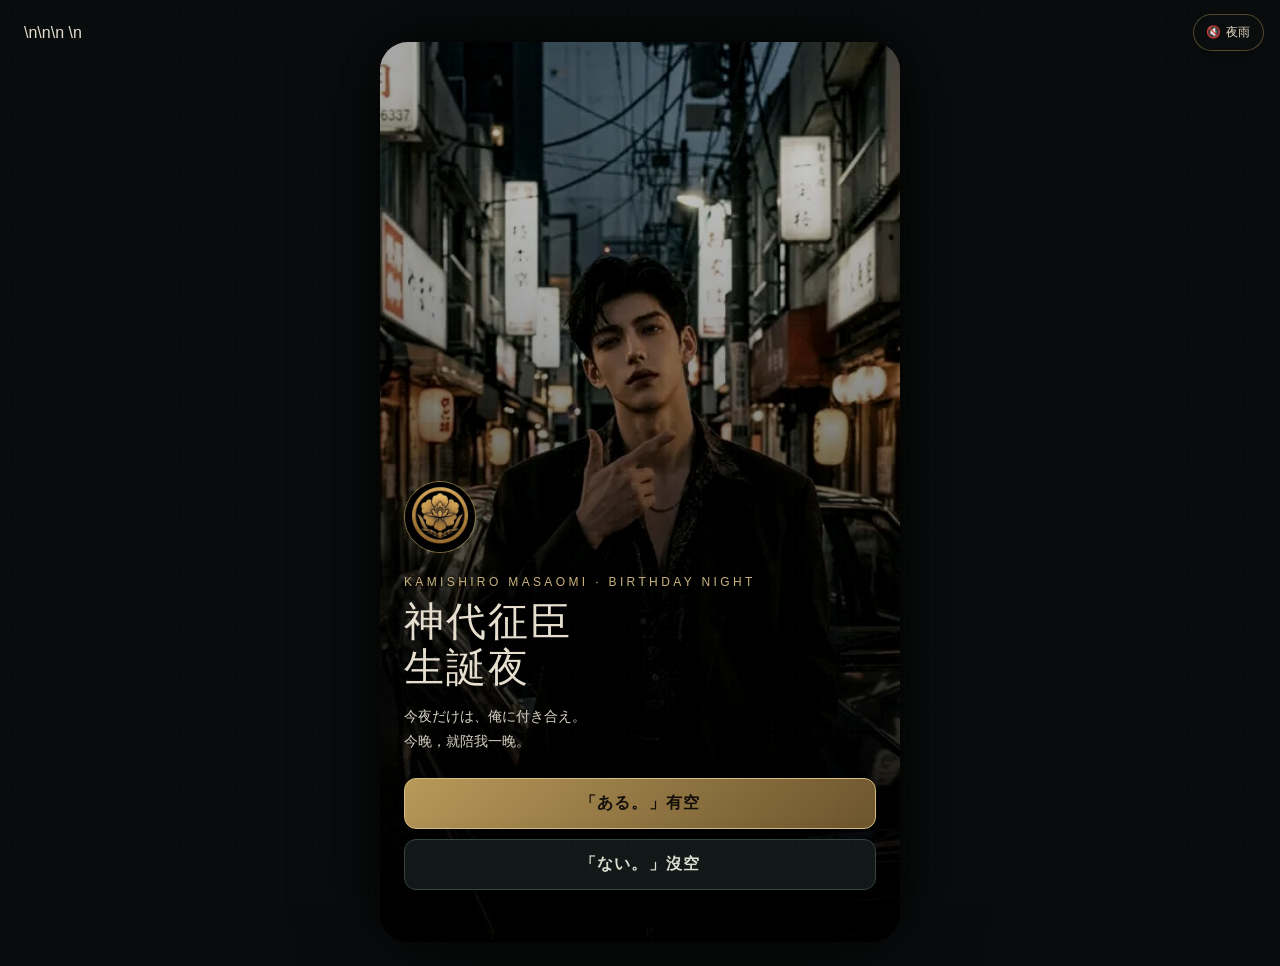
==== commit 270ec35a: "Fix 9x16 portrait crop and improve birthday card resolution" ====
--- a/kamishiro-birthday/index.html
+++ b/kamishiro-birthday/index.html
@@ -3,7 +3,7 @@
 <head>
 <meta charset="utf-8" />
 <meta name="viewport" content="width=device-width,initial-scale=1,viewport-fit=cover" />\n<meta http-equiv="Cache-Control" content="no-cache, no-store, must-revalidate" />\n<meta http-equiv="Pragma" content="no-cache" />\n<meta http-equiv="Expires" content="0" />
-<title>神代征臣 生誕夜</title>
+<title>神代征臣 生誕夜</title>\n<meta name="kamishiro-build" content="20261110-portrait-hq" />
 <style>
 :root{--ink:#101820;--wine:#3b2026;--green:#18332f;--gold:#b99a5b;--ivory:#e6dfcf;--paper:#d6d2c4;--smoke:#8d8b84;--red:#7f1d24;--card:#15191b;}
 *{box-sizing:border-box} html{scroll-behavior:smooth} body{margin:0;background:#090c0d;color:var(--ivory);font-family:-apple-system,BlinkMacSystemFont,"Noto Sans TC","PingFang TC","Hiragino Sans",sans-serif;overflow-x:hidden}
@@ -38,7 +38,7 @@
 .score{font-size:38px;color:#c6aa68;font-family:serif;margin:6px 0}
 .drink-row{margin:17px 0} .drink-row label{display:block;color:#cfc9bc;margin-bottom:8px;font-size:13px} .chips{display:flex;gap:8px;flex-wrap:wrap} .chip{border:1px solid #303a36;background:#111615;color:#d7d4ca;border-radius:99px;padding:9px 12px} .chip.on{border-color:#b99a5b;background:#281d13;color:#f6e9c9}
 .glass{width:120px;height:150px;margin:22px auto;border:2px solid rgba(220,220,210,.45);border-top:none;border-radius:0 0 24px 24px;position:relative;overflow:hidden;background:linear-gradient(180deg,transparent 30%,#8a4f1d 31%,#4c260d 100%)} .ice{position:absolute;width:32px;height:32px;border:1px solid rgba(255,255,255,.55);background:rgba(220,235,236,.15);transform:rotate(18deg);top:48px;left:45px;border-radius:5px}
-.fortune-card{overflow:hidden;padding:0} .fortune-img{aspect-ratio:4/3;width:100%;object-fit:cover;display:block;filter:saturate(.72) contrast(1.05)} .fortune-body{padding:17px} .fortune-grade{font-size:12px;color:#d0b36e;letter-spacing:.2em} .fortune-name{font-size:24px;font-family:serif;margin:5px 0 12px}
+.fortune-card{overflow:hidden;padding:0} .fortune-img{aspect-ratio:9/16;width:100%;height:auto;object-fit:contain;object-position:center top;background:#080b0b;display:block;filter:saturate(.76) contrast(1.04)} .fortune-body{padding:17px} .fortune-grade{font-size:12px;color:#d0b36e;letter-spacing:.2em} .fortune-name{font-size:24px;font-family:serif;margin:5px 0 12px}
 .candles{display:flex;justify-content:center;gap:12px;margin:26px 0 8px} .candle{border:0;background:transparent;font-size:46px;filter:drop-shadow(0 0 10px rgba(255,135,54,.3));transition:.2s} .candle.out{filter:grayscale(1);opacity:.35;transform:translateY(5px)}
 .cake{text-align:center;font-size:80px;margin:6px 0} .wish{display:none} .wish.show{display:block}
 .booth-sign{margin:0 auto 18px;border:2px solid #7b201e;background:#2a0e10;color:#e7c783;text-align:center;padding:12px 8px;font-weight:800;letter-spacing:.17em;box-shadow:0 0 0 4px #121212,0 0 22px rgba(145,35,31,.25)}
@@ -59,11 +59,11 @@
 .fortune-face{position:absolute;inset:0;backface-visibility:hidden;-webkit-backface-visibility:hidden;border-radius:16px;overflow:hidden;border:1px solid #332e29;background:#121616}.fortune-front{transform:rotateY(180deg)}
 .fortune-back{display:flex;flex-direction:column;align-items:center;justify-content:center;padding:30px;text-align:center;background:radial-gradient(circle at 50% 35%,#29302d 0,#151817 52%,#0b0d0d 100%)}
 .fortune-back img{width:128px;height:128px;object-fit:contain;filter:drop-shadow(0 7px 18px #000)}.fortune-back b{font-family:serif;font-size:20px;margin-top:20px;color:#d7c49c}.fortune-back small{color:#8e958f;margin-top:8px}
-.fortune-card{border:none!important;background:transparent!important}.fortune-img{height:350px;aspect-ratio:auto}.fortune-draw-count{font-size:11px;color:#7f877f;text-align:center;margin-top:8px}
+.fortune-card{border:none!important;background:transparent!important}.fortune-img{width:100%;height:auto!important;aspect-ratio:9/16!important;object-fit:contain!important;object-position:center top!important;background:#080b0b}.fortune-draw-count{font-size:11px;color:#7f877f;text-align:center;margin-top:8px}
 .ending-card{text-align:center;padding:28px 20px;background:radial-gradient(circle at 50% 0,#2b1b1b,#141817 62%);border-color:#4e3d31}.ending-symbol{font-size:48px;filter:drop-shadow(0 7px 20px #0008)}.ending-title{font-family:serif;font-size:30px;color:#d7c49c;margin:10px 0}.ending-line{font-family:serif;font-size:18px;line-height:1.8;color:#eee5d6}.ending-sub{color:#969c96;font-size:12px;line-height:1.7;margin-top:14px}
 .booth-shell{border:1px solid #453a31;background:linear-gradient(180deg,#2a201d,#111414);padding:12px;border-radius:18px;box-shadow:inset 0 0 0 1px #b99a5b1f,0 18px 55px #0005}.booth-curtain{height:9px;border-radius:99px;background:repeating-linear-gradient(90deg,#5e1c24 0 18px,#36151b 18px 36px);margin-bottom:10px}.booth-help{text-align:center;color:#858d87;font-size:11px;line-height:1.7;margin:9px 4px 0}.booth-status{display:flex;align-items:center;justify-content:center;gap:8px;color:#c5b99f;font-size:11px;margin:10px 0}.booth-dot{width:7px;height:7px;border-radius:50%;background:#5e1c24;box-shadow:0 0 0 3px #5e1c2422}.booth-dot.live{background:#d7b56d;box-shadow:0 0 12px #d7b56d99}
 .ending-pill{display:inline-flex;align-items:center;gap:6px;border:1px solid #5d4b38;border-radius:999px;padding:6px 10px;color:#d7c49c;font-size:11px;margin-top:8px}.secret-note{display:none;margin-top:12px;padding:11px;border:1px dashed #725b3c;border-radius:10px;color:#c8b897;font-size:12px;line-height:1.6}.secret-note.show{display:block;animation:fade .5s ease both}
-@media(max-width:390px){.fortune-inner{min-height:475px}.fortune-img{height:315px}.sound-toggle{font-size:11px;padding:8px 10px}}
+@media(max-width:390px){.fortune-inner{min-height:475px}.fortune-img{height:auto!important;aspect-ratio:9/16!important}.sound-toggle{font-size:11px;padding:8px 10px}}
 
 </style>
 </head>
@@ -77,7 +77,7 @@
 <section class="stage" id="s4"><div class="kicker">04 · Omikuji</div><div style="font-size:11px;letter-spacing:.14em;color:#b99a5b;margin-bottom:8px">NEW PHOTO POOL · 10 · BUILD 20261110c</div><h2>抽一張今晚的神代</h2><p class="lead">這一輪前 10 抽只會出現剛加入的新圖，而且不重複。妳最後留下的那張，會直接做成生日紀念卡。</p><div class="fortune-flip"><div class="fortune-inner" id="fortuneInner"><div class="fortune-face fortune-back"><img src="[data-uri]" alt="神代組家紋"><b>神代組 · 生誕御籤</b><small>點「抽籤」翻開今晚的他</small></div><div class="fortune-face fortune-front"><div class="card fortune-card"><img class="fortune-img" id="fortuneImg" src="[data-uri]" alt="神代征臣"><div class="fortune-body"><div class="fortune-grade" id="fortuneGrade">未抽取</div><div class="fortune-name" id="fortuneName">今晚的神代</div><div class="jp" id="fortuneJa">「引いてみろ。」</div><div class="zh" id="fortuneZh">抽看看。</div></div></div></div></div></div><button class="btn gold" style="margin-top:14px" data-action="draw-fortune">翻開御籤</button><button class="btn alt" style="margin-top:9px" data-action="draw-fortune">再抽一次</button><div class="fortune-draw-count" id="fortuneDrawCount">還沒抽。組長在等。</div><div class="secret-note" id="fortuneSecret"></div><button class="btn" style="margin-top:9px" data-action="lock-fortune">就帶這張走</button></section>
 <section class="stage" id="s5"><div class="kicker">05 · Birthday</div><h2>替他把蠟燭熄掉</h2><p class="lead">一根一根點掉。神代不會把願望說給妳聽。</p><div class="card"><div class="cake">🎂</div><div class="candles" id="candles"></div><p class="lead" style="text-align:center">點擊蠟燭</p><div class="reply wish" id="wish"><div class="jp">「願い事？ そんなもん、人に言うもんじゃないだろ。」</div><div class="zh">願望？那種東西哪有說給別人聽的。</div><br><div class="jp">「……まぁ、来年もお前がいれば、それでいい。」</div><div class="zh">……不過，明年妳還在的話，那就夠了。</div></div></div><button class="btn" id="cakeNext" disabled style="margin-top:18px;opacity:.45" data-action="next-stage" data-stage="6">看看今晚走到哪裡</button></section>
 <section class="stage" id="s6"><div class="kicker">06 · Ending</div><h2>今晚的結局</h2><p class="lead">有些答案不需要問出口。妳一路做的選擇，他都記著。</p><div class="card ending-card"><div class="ending-symbol" id="endingSymbol">☂️</div><div class="ending-title" id="endingTitle">《雨停以前》</div><div class="ending-line" id="endingLine">別急著走。雨還沒停。</div><div class="ending-pill" id="endingPill">HIDDEN AFFECTION ENDING</div><div class="reply show" style="margin-top:18px"><div class="jp" id="endingJa"></div><div class="zh" id="endingZh"></div></div><div class="ending-sub" id="endingSub"></div></div><button class="btn gold" data-action="next-stage" data-stage="7">生成生日紀念卡</button></section>
-<section class="stage" id="s7"><div class="kicker">07 · Birthday Card</div><div class="booth-sign">KAMISHIRO · BIRTHDAY CARD</div><h2>生日紀念卡</h2><p class="lead">剛剛抽到哪一張籤，就直接用那張組長照片做成一張生日紀念卡，再隨機配上一句只屬於今晚的情話。</p><div class="booth-shell"><div class="booth-curtain"></div><div class="canvas-wrap"><canvas id="photoCanvas" width="1200" height="1500"></canvas></div><div class="booth-status"><span class="booth-dot" id="boothDot"></span><span id="boothStatus">等待生成</span></div><div class="booth-help">抽到的籤 · 組長照片 · 隨機情話會直接生成在同一張卡上</div></div><div class="upload"><button class="btn small alt" data-action="reroll-quote">換一句情話</button></div><div class="stats"><div class="stat"><small>禮物</small><b id="stGift">—</b></div><div class="stat"><small>測驗</small><b id="stScore">—</b></div><div class="stat"><small>今晚的籤</small><b id="stFortune">—</b></div><div class="stat"><small>結局</small><b id="stEnding">—</b></div></div><button class="btn gold" data-action="download-card">下載生日紀念卡 PNG</button><div class="card final-badge" id="finalBadge" data-action="tap-final-badge"><img src="[data-uri]" alt="唐獅子牡丹徽章"><div><div class="kicker">BIRTHDAY BADGE</div><b>《同一盞燈》</b><div class="zh">今年也有人陪他回家。</div></div></div><div class="secret-note" id="finalSecret"></div><p class="footer-note">所有互動皆為靜態模擬 · 音效由瀏覽器即時生成 · 圖片僅在本機處理</p></section>
+<section class="stage" id="s7"><div class="kicker">07 · Birthday Card</div><div class="booth-sign">KAMISHIRO · BIRTHDAY CARD</div><h2>生日紀念卡</h2><p class="lead">剛剛抽到哪一張籤，就直接用那張組長照片做成一張生日紀念卡，再隨機配上一句只屬於今晚的情話。</p><div class="booth-shell"><div class="booth-curtain"></div><div class="canvas-wrap"><canvas id="photoCanvas" width="1800" height="3200"></canvas></div><div class="booth-status"><span class="booth-dot" id="boothDot"></span><span id="boothStatus">等待生成</span></div><div class="booth-help">抽到的籤 · 組長照片 · 隨機情話會直接生成在同一張卡上</div></div><div class="upload"><button class="btn small alt" data-action="reroll-quote">換一句情話</button></div><div class="stats"><div class="stat"><small>禮物</small><b id="stGift">—</b></div><div class="stat"><small>測驗</small><b id="stScore">—</b></div><div class="stat"><small>今晚的籤</small><b id="stFortune">—</b></div><div class="stat"><small>結局</small><b id="stEnding">—</b></div></div><button class="btn gold" data-action="download-card">下載生日紀念卡 PNG</button><div class="card final-badge" id="finalBadge" data-action="tap-final-badge"><img src="[data-uri]" alt="唐獅子牡丹徽章"><div><div class="kicker">BIRTHDAY BADGE</div><b>《同一盞燈》</b><div class="zh">今年也有人陪他回家。</div></div></div><div class="secret-note" id="finalSecret"></div><p class="footer-note">所有互動皆為靜態模擬 · 音效由瀏覽器即時生成 · 圖片僅在本機處理</p></section>
 </main>
 <script>
 const IMG={"hero": "[data-uri]", "tie": "[data-uri]", "onsen": "[data-uri]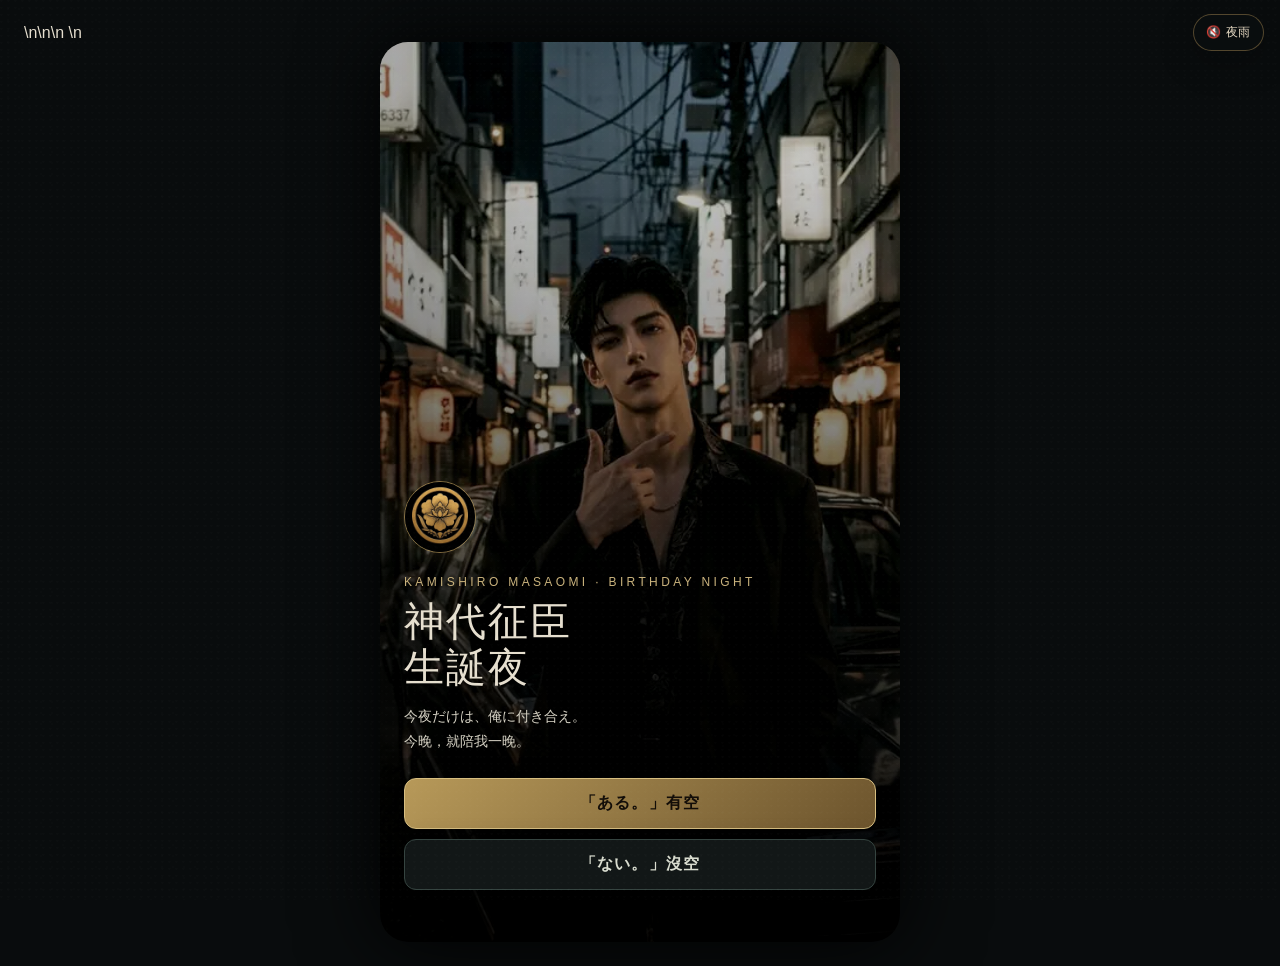
==== commit 627d341b: "Use HQ fortune sprite and native-resolution saved cards" ====
--- a/kamishiro-birthday/index.html
+++ b/kamishiro-birthday/index.html
@@ -3,7 +3,7 @@
 <head>
 <meta charset="utf-8" />
 <meta name="viewport" content="width=device-width,initial-scale=1,viewport-fit=cover" />\n<meta http-equiv="Cache-Control" content="no-cache, no-store, must-revalidate" />\n<meta http-equiv="Pragma" content="no-cache" />\n<meta http-equiv="Expires" content="0" />
-<title>神代征臣 生誕夜</title>\n<meta name="kamishiro-build" content="20261110-portrait-hq" />
+<title>神代征臣 生誕夜</title>\n<meta name="kamishiro-build" content="20261110D-TRUE-9x16" />
 <style>
 :root{--ink:#101820;--wine:#3b2026;--green:#18332f;--gold:#b99a5b;--ivory:#e6dfcf;--paper:#d6d2c4;--smoke:#8d8b84;--red:#7f1d24;--card:#15191b;}
 *{box-sizing:border-box} html{scroll-behavior:smooth} body{margin:0;background:#090c0d;color:var(--ivory);font-family:-apple-system,BlinkMacSystemFont,"Noto Sans TC","PingFang TC","Hiragino Sans",sans-serif;overflow-x:hidden}
@@ -65,6 +65,84 @@
 .ending-pill{display:inline-flex;align-items:center;gap:6px;border:1px solid #5d4b38;border-radius:999px;padding:6px 10px;color:#d7c49c;font-size:11px;margin-top:8px}.secret-note{display:none;margin-top:12px;padding:11px;border:1px dashed #725b3c;border-radius:10px;color:#c8b897;font-size:12px;line-height:1.6}.secret-note.show{display:block;animation:fade .5s ease both}
 @media(max-width:390px){.fortune-inner{min-height:475px}.fortune-img{height:auto!important;aspect-ratio:9/16!important}.sound-toggle{font-size:11px;padding:8px 10px}}
 
+
+/* 20261110D-TRUE-9x16: force the actual display container itself to be 9:16. */
+.fortune-flip{
+  width:100%!important;
+  perspective:1400px!important;
+}
+.fortune-inner{
+  display:grid!important;
+  grid-template-columns:1fr!important;
+  position:relative!important;
+  min-height:0!important;
+  height:auto!important;
+  transform-style:preserve-3d!important;
+  transition:transform .72s cubic-bezier(.2,.75,.18,1)!important;
+}
+.fortune-face{
+  grid-area:1/1!important;
+  position:relative!important;
+  inset:auto!important;
+  width:100%!important;
+  height:auto!important;
+  min-height:0!important;
+  align-self:stretch!important;
+  backface-visibility:hidden!important;
+  -webkit-backface-visibility:hidden!important;
+}
+.fortune-front{
+  display:flex!important;
+  flex-direction:column!important;
+  transform:rotateY(180deg)!important;
+}
+.fortune-back{
+  min-height:100%!important;
+  height:100%!important;
+}
+.fortune-card .fortune-img,
+#fortuneImg{
+  display:block!important;
+  width:100%!important;
+  height:auto!important;
+  min-height:0!important;
+  max-height:none!important;
+  aspect-ratio:9 / 16!important;
+  object-fit:contain!important;
+  object-position:center center!important;
+  flex:0 0 auto!important;
+  background:#080b0b!important;
+}
+.fortune-card .fortune-body{
+  flex:0 0 auto!important;
+  position:relative!important;
+  background:#121616!important;
+}
+@media(max-width:390px){
+  .fortune-inner{min-height:0!important;height:auto!important;}
+  .fortune-card .fortune-img,#fortuneImg{
+    width:100%!important;
+    height:auto!important;
+    max-height:none!important;
+    aspect-ratio:9 / 16!important;
+    object-fit:contain!important;
+  }
+}
+
+
+/* HQ SPRITE BUILD 20261110E */
+#fortuneImg.fortune-img{
+  width:100%!important;
+  aspect-ratio:9/16!important;
+  height:auto!important;
+  min-height:0!important;
+  max-height:none!important;
+  background-repeat:no-repeat!important;
+  background-color:#080b0b!important;
+  border:0!important;
+  display:block!important;
+}
+
 </style>
 </head>
 <body>
@@ -74,10 +152,10 @@
 <section class="stage" id="s1"><div class="kicker">01 · Invitation</div><h2 id="inviteTitle">今晚帶什麼來？</h2><p class="lead" id="inviteLead">神代沒有說要禮物，但妳總不能真的兩手空空。</p><div class="grid2" id="giftGrid"></div><div class="reply" id="giftReply"></div><button class="btn" style="margin-top:18px" data-action="next-stage" data-stage="2">帶著它去見他</button></section>
 <section class="stage" id="s2"><div class="kicker">02 · Know Him</div><h2>妳到底有多懂組長？</h2><p class="lead">答錯也沒關係。最多只是被他記住。</p><div id="quizBox"></div><div class="card" id="scoreCard" style="display:none;text-align:center"><div class="kicker">RESULT</div><div class="score" id="scoreNum"></div><div id="scoreText"></div></div><button class="btn" id="quizNext" style="display:none;margin-top:18px" data-action="next-stage" data-stage="3">去吧檯找他</button></section>
 <section class="stage" id="s3"><div class="kicker">03 · Bar</div><h2>替神代點一杯</h2><p class="lead">不需要討好他。只是看妳究竟記不記得他的口味。</p><div class="card"><div class="drink-row"><label>酒底</label><div class="chips" data-key="base"></div></div><div class="drink-row"><label>冰塊</label><div class="chips" data-key="ice"></div></div><div class="drink-row"><label>陪酒物</label><div class="chips" data-key="side"></div></div><div class="glass"><div class="ice"></div></div><div class="reply show" id="drinkReply"><div class="jp">「……まずは選んでみろ。」</div><div class="zh">……先選給我看看。</div></div></div><button class="btn" style="margin-top:18px" data-action="lock-drink">就這杯</button></section>
-<section class="stage" id="s4"><div class="kicker">04 · Omikuji</div><div style="font-size:11px;letter-spacing:.14em;color:#b99a5b;margin-bottom:8px">NEW PHOTO POOL · 10 · BUILD 20261110c</div><h2>抽一張今晚的神代</h2><p class="lead">這一輪前 10 抽只會出現剛加入的新圖，而且不重複。妳最後留下的那張，會直接做成生日紀念卡。</p><div class="fortune-flip"><div class="fortune-inner" id="fortuneInner"><div class="fortune-face fortune-back"><img src="[data-uri]" alt="神代組家紋"><b>神代組 · 生誕御籤</b><small>點「抽籤」翻開今晚的他</small></div><div class="fortune-face fortune-front"><div class="card fortune-card"><img class="fortune-img" id="fortuneImg" src="[data-uri]" alt="神代征臣"><div class="fortune-body"><div class="fortune-grade" id="fortuneGrade">未抽取</div><div class="fortune-name" id="fortuneName">今晚的神代</div><div class="jp" id="fortuneJa">「引いてみろ。」</div><div class="zh" id="fortuneZh">抽看看。</div></div></div></div></div></div><button class="btn gold" style="margin-top:14px" data-action="draw-fortune">翻開御籤</button><button class="btn alt" style="margin-top:9px" data-action="draw-fortune">再抽一次</button><div class="fortune-draw-count" id="fortuneDrawCount">還沒抽。組長在等。</div><div class="secret-note" id="fortuneSecret"></div><button class="btn" style="margin-top:9px" data-action="lock-fortune">就帶這張走</button></section>
+<section class="stage" id="s4"><div class="kicker">04 · Omikuji</div><div style="font-size:11px;letter-spacing:.14em;color:#b99a5b;margin-bottom:8px">NEW PHOTO POOL · 10 · HQ SPRITE 20261110E</div><h2>抽一張今晚的神代</h2><p class="lead">這一輪前 10 抽只會出現剛加入的新圖，而且不重複。妳最後留下的那張，會直接做成生日紀念卡。</p><div class="fortune-flip"><div class="fortune-inner" id="fortuneInner"><div class="fortune-face fortune-back"><img src="[data-uri]" alt="神代組家紋"><b>神代組 · 生誕御籤</b><small>點「抽籤」翻開今晚的他</small></div><div class="fortune-face fortune-front"><div class="card fortune-card"><div class="fortune-img" id="fortuneImg" role="img" aria-label="今晚抽到的神代照片"></div><div class="fortune-body"><div class="fortune-grade" id="fortuneGrade">未抽取</div><div class="fortune-name" id="fortuneName">今晚的神代</div><div class="jp" id="fortuneJa">「引いてみろ。」</div><div class="zh" id="fortuneZh">抽看看。</div></div></div></div></div></div><button class="btn gold" style="margin-top:14px" data-action="draw-fortune">翻開御籤</button><button class="btn alt" style="margin-top:9px" data-action="draw-fortune">再抽一次</button><div class="fortune-draw-count" id="fortuneDrawCount">還沒抽。組長在等。</div><div class="secret-note" id="fortuneSecret"></div><button class="btn" style="margin-top:9px" data-action="lock-fortune">就帶這張走</button></section>
 <section class="stage" id="s5"><div class="kicker">05 · Birthday</div><h2>替他把蠟燭熄掉</h2><p class="lead">一根一根點掉。神代不會把願望說給妳聽。</p><div class="card"><div class="cake">🎂</div><div class="candles" id="candles"></div><p class="lead" style="text-align:center">點擊蠟燭</p><div class="reply wish" id="wish"><div class="jp">「願い事？ そんなもん、人に言うもんじゃないだろ。」</div><div class="zh">願望？那種東西哪有說給別人聽的。</div><br><div class="jp">「……まぁ、来年もお前がいれば、それでいい。」</div><div class="zh">……不過，明年妳還在的話，那就夠了。</div></div></div><button class="btn" id="cakeNext" disabled style="margin-top:18px;opacity:.45" data-action="next-stage" data-stage="6">看看今晚走到哪裡</button></section>
 <section class="stage" id="s6"><div class="kicker">06 · Ending</div><h2>今晚的結局</h2><p class="lead">有些答案不需要問出口。妳一路做的選擇，他都記著。</p><div class="card ending-card"><div class="ending-symbol" id="endingSymbol">☂️</div><div class="ending-title" id="endingTitle">《雨停以前》</div><div class="ending-line" id="endingLine">別急著走。雨還沒停。</div><div class="ending-pill" id="endingPill">HIDDEN AFFECTION ENDING</div><div class="reply show" style="margin-top:18px"><div class="jp" id="endingJa"></div><div class="zh" id="endingZh"></div></div><div class="ending-sub" id="endingSub"></div></div><button class="btn gold" data-action="next-stage" data-stage="7">生成生日紀念卡</button></section>
-<section class="stage" id="s7"><div class="kicker">07 · Birthday Card</div><div class="booth-sign">KAMISHIRO · BIRTHDAY CARD</div><h2>生日紀念卡</h2><p class="lead">剛剛抽到哪一張籤，就直接用那張組長照片做成一張生日紀念卡，再隨機配上一句只屬於今晚的情話。</p><div class="booth-shell"><div class="booth-curtain"></div><div class="canvas-wrap"><canvas id="photoCanvas" width="1800" height="3200"></canvas></div><div class="booth-status"><span class="booth-dot" id="boothDot"></span><span id="boothStatus">等待生成</span></div><div class="booth-help">抽到的籤 · 組長照片 · 隨機情話會直接生成在同一張卡上</div></div><div class="upload"><button class="btn small alt" data-action="reroll-quote">換一句情話</button></div><div class="stats"><div class="stat"><small>禮物</small><b id="stGift">—</b></div><div class="stat"><small>測驗</small><b id="stScore">—</b></div><div class="stat"><small>今晚的籤</small><b id="stFortune">—</b></div><div class="stat"><small>結局</small><b id="stEnding">—</b></div></div><button class="btn gold" data-action="download-card">下載生日紀念卡 PNG</button><div class="card final-badge" id="finalBadge" data-action="tap-final-badge"><img src="[data-uri]" alt="唐獅子牡丹徽章"><div><div class="kicker">BIRTHDAY BADGE</div><b>《同一盞燈》</b><div class="zh">今年也有人陪他回家。</div></div></div><div class="secret-note" id="finalSecret"></div><p class="footer-note">所有互動皆為靜態模擬 · 音效由瀏覽器即時生成 · 圖片僅在本機處理</p></section>
+<section class="stage" id="s7"><div class="kicker">07 · Birthday Card</div><div class="booth-sign">KAMISHIRO · BIRTHDAY CARD</div><h2>生日紀念卡</h2><p class="lead">剛剛抽到哪一張籤，就直接用那張組長照片做成一張生日紀念卡，再隨機配上一句只屬於今晚的情話。</p><div class="booth-shell"><div class="booth-curtain"></div><div class="canvas-wrap"><canvas id="photoCanvas" width="768" height="1365"></canvas></div><div class="booth-status"><span class="booth-dot" id="boothDot"></span><span id="boothStatus">等待生成</span></div><div class="booth-help">HQ SPRITE · 768×1376 原比例 · 紀念卡不再放大糊化</div></div><div class="upload"><button class="btn small alt" data-action="reroll-quote">換一句情話</button></div><div class="stats"><div class="stat"><small>禮物</small><b id="stGift">—</b></div><div class="stat"><small>測驗</small><b id="stScore">—</b></div><div class="stat"><small>今晚的籤</small><b id="stFortune">—</b></div><div class="stat"><small>結局</small><b id="stEnding">—</b></div></div><button class="btn gold" data-action="download-card">下載生日紀念卡 PNG</button><div class="card final-badge" id="finalBadge" data-action="tap-final-badge"><img src="[data-uri]" alt="唐獅子牡丹徽章"><div><div class="kicker">BIRTHDAY BADGE</div><b>《同一盞燈》</b><div class="zh">今年也有人陪他回家。</div></div></div><div class="secret-note" id="finalSecret"></div><p class="footer-note">所有互動皆為靜態模擬 · 音效由瀏覽器即時生成 · 圖片僅在本機處理</p></section>
 </main>
 <script>
 const IMG={"hero": "[data-uri]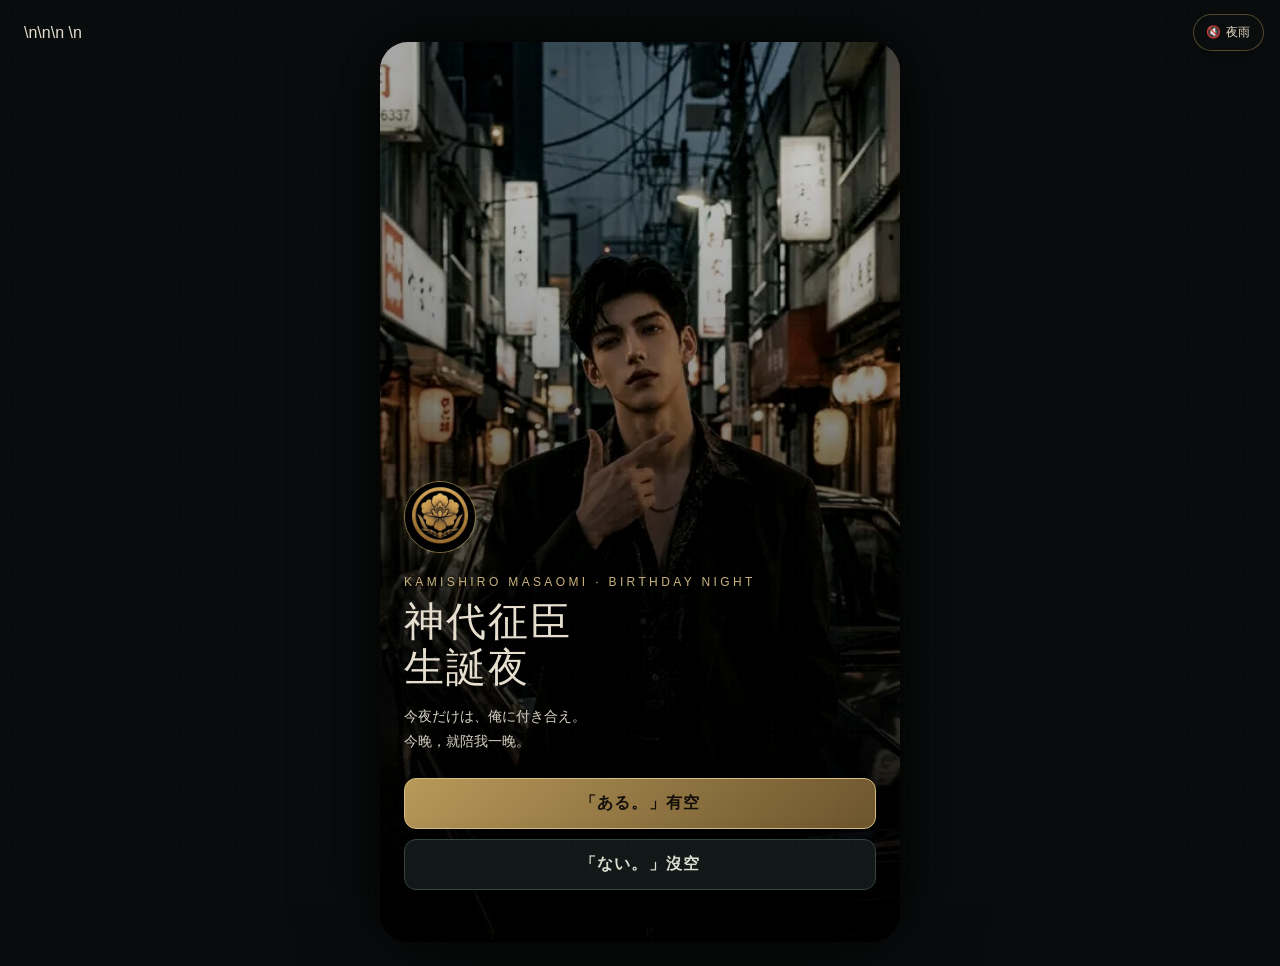
==== commit 3cbd6bee: "Embed fortune images directly to fix GitHub Pages loading" ====
--- a/kamishiro-birthday/index.html
+++ b/kamishiro-birthday/index.html
@@ -3,7 +3,7 @@
 <head>
 <meta charset="utf-8" />
 <meta name="viewport" content="width=device-width,initial-scale=1,viewport-fit=cover" />\n<meta http-equiv="Cache-Control" content="no-cache, no-store, must-revalidate" />\n<meta http-equiv="Pragma" content="no-cache" />\n<meta http-equiv="Expires" content="0" />
-<title>神代征臣 生誕夜</title>\n<meta name="kamishiro-build" content="20261110D-TRUE-9x16" />
+<title>神代征臣 生誕夜</title>\n<meta name="kamishiro-build" content="DIRECT-EMBED-20261110I" />
 <style>
 :root{--ink:#101820;--wine:#3b2026;--green:#18332f;--gold:#b99a5b;--ivory:#e6dfcf;--paper:#d6d2c4;--smoke:#8d8b84;--red:#7f1d24;--card:#15191b;}
 *{box-sizing:border-box} html{scroll-behavior:smooth} body{margin:0;background:#090c0d;color:var(--ivory);font-family:-apple-system,BlinkMacSystemFont,"Noto Sans TC","PingFang TC","Hiragino Sans",sans-serif;overflow-x:hidden}
@@ -59,7 +59,7 @@
 .fortune-face{position:absolute;inset:0;backface-visibility:hidden;-webkit-backface-visibility:hidden;border-radius:16px;overflow:hidden;border:1px solid #332e29;background:#121616}.fortune-front{transform:rotateY(180deg)}
 .fortune-back{display:flex;flex-direction:column;align-items:center;justify-content:center;padding:30px;text-align:center;background:radial-gradient(circle at 50% 35%,#29302d 0,#151817 52%,#0b0d0d 100%)}
 .fortune-back img{width:128px;height:128px;object-fit:contain;filter:drop-shadow(0 7px 18px #000)}.fortune-back b{font-family:serif;font-size:20px;margin-top:20px;color:#d7c49c}.fortune-back small{color:#8e958f;margin-top:8px}
-.fortune-card{border:none!important;background:transparent!important}.fortune-img{width:100%;height:auto!important;aspect-ratio:9/16!important;object-fit:contain!important;object-position:center top!important;background:#080b0b}.fortune-draw-count{font-size:11px;color:#7f877f;text-align:center;margin-top:8px}
+.fortune-card{border:none!important;background:transparent!important}.fortune-img{width:100%;height:auto!important;aspect-ratio:9/16!important;object-fit:cover!important;object-position:center top!important;background:#080b0b}.fortune-draw-count{font-size:11px;color:#7f877f;text-align:center;margin-top:8px}
 .ending-card{text-align:center;padding:28px 20px;background:radial-gradient(circle at 50% 0,#2b1b1b,#141817 62%);border-color:#4e3d31}.ending-symbol{font-size:48px;filter:drop-shadow(0 7px 20px #0008)}.ending-title{font-family:serif;font-size:30px;color:#d7c49c;margin:10px 0}.ending-line{font-family:serif;font-size:18px;line-height:1.8;color:#eee5d6}.ending-sub{color:#969c96;font-size:12px;line-height:1.7;margin-top:14px}
 .booth-shell{border:1px solid #453a31;background:linear-gradient(180deg,#2a201d,#111414);padding:12px;border-radius:18px;box-shadow:inset 0 0 0 1px #b99a5b1f,0 18px 55px #0005}.booth-curtain{height:9px;border-radius:99px;background:repeating-linear-gradient(90deg,#5e1c24 0 18px,#36151b 18px 36px);margin-bottom:10px}.booth-help{text-align:center;color:#858d87;font-size:11px;line-height:1.7;margin:9px 4px 0}.booth-status{display:flex;align-items:center;justify-content:center;gap:8px;color:#c5b99f;font-size:11px;margin:10px 0}.booth-dot{width:7px;height:7px;border-radius:50%;background:#5e1c24;box-shadow:0 0 0 3px #5e1c2422}.booth-dot.live{background:#d7b56d;box-shadow:0 0 12px #d7b56d99}
 .ending-pill{display:inline-flex;align-items:center;gap:6px;border:1px solid #5d4b38;border-radius:999px;padding:6px 10px;color:#d7c49c;font-size:11px;margin-top:8px}.secret-note{display:none;margin-top:12px;padding:11px;border:1px dashed #725b3c;border-radius:10px;color:#c8b897;font-size:12px;line-height:1.6}.secret-note.show{display:block;animation:fade .5s ease both}
@@ -108,7 +108,7 @@
   min-height:0!important;
   max-height:none!important;
   aspect-ratio:9 / 16!important;
-  object-fit:contain!important;
+  object-fit:cover!important;
   object-position:center center!important;
   flex:0 0 auto!important;
   background:#080b0b!important;
@@ -125,23 +125,67 @@
     height:auto!important;
     max-height:none!important;
     aspect-ratio:9 / 16!important;
-    object-fit:contain!important;
+    object-fit:cover!important;
   }
 }
 
 
-/* HQ SPRITE BUILD 20261110E */
-#fortuneImg.fortune-img{
-  width:100%!important;
+/* DIRECT-EMBED-20261110I · 10 張獨立照片 · 9:16 完整顯示
+/* 20261110G-NOFLIP-FIX */
+.fortune-flip{perspective:none!important;}
+.fortune-inner{
+  display:block!important;
+  position:relative!important;
+  min-height:0!important;
+  height:auto!important;
+  transform:none!important;
+  transition:none!important;
+}
+.fortune-face{
+  position:relative!important;
+  inset:auto!important;
+  transform:none!important;
+  backface-visibility:visible!important;
+  -webkit-backface-visibility:visible!important;
+  width:100%!important;
+  height:auto!important;
+}
+.fortune-back{display:flex!important;min-height:520px!important;}
+.fortune-front{display:none!important;transform:none!important;}
+.fortune-inner.revealed .fortune-back{display:none!important;}
+.fortune-inner.revealed .fortune-front{
+  display:flex!important;
+  flex-direction:column!important;
+  animation:fortuneFade .32s ease both;
+}
+@keyframes fortuneFade{from{opacity:0;transform:translateY(8px)}to{opacity:1;transform:none}}
+#fortuneImg{
+  display:block!important;
+  width:100%!important;
+  height:auto!important;
   aspect-ratio:9/16!important;
-  height:auto!important;
-  min-height:0!important;
-  max-height:none!important;
-  background-repeat:no-repeat!important;
-  background-color:#080b0b!important;
-  border:0!important;
-  display:block!important;
-}
+  object-fit:cover!important;
+  object-position:center top!important;
+  background:#090c0c!important;
+}
+@media(max-width:390px){
+  .fortune-back{min-height:470px!important;}
+  #fortuneImg{aspect-ratio:9/16!important;height:auto!important;}
+}
+
+
+/* DIRECT-EMBED-20261110I · 9:16 sharp image override */
+#fortuneImg,.fortune-card .fortune-img{
+  aspect-ratio:9 / 16!important;
+  width:100%!important;
+  height:auto!important;
+  object-fit:cover!important;
+  object-position:center center!important;
+  filter:none!important;
+  -webkit-filter:none!important;
+  image-rendering:auto!important;
+}
+#photoCanvas{filter:none!important;-webkit-filter:none!important;}
 
 </style>
 </head>
@@ -152,25 +196,23 @@
 <section class="stage" id="s1"><div class="kicker">01 · Invitation</div><h2 id="inviteTitle">今晚帶什麼來？</h2><p class="lead" id="inviteLead">神代沒有說要禮物，但妳總不能真的兩手空空。</p><div class="grid2" id="giftGrid"></div><div class="reply" id="giftReply"></div><button class="btn" style="margin-top:18px" data-action="next-stage" data-stage="2">帶著它去見他</button></section>
 <section class="stage" id="s2"><div class="kicker">02 · Know Him</div><h2>妳到底有多懂組長？</h2><p class="lead">答錯也沒關係。最多只是被他記住。</p><div id="quizBox"></div><div class="card" id="scoreCard" style="display:none;text-align:center"><div class="kicker">RESULT</div><div class="score" id="scoreNum"></div><div id="scoreText"></div></div><button class="btn" id="quizNext" style="display:none;margin-top:18px" data-action="next-stage" data-stage="3">去吧檯找他</button></section>
 <section class="stage" id="s3"><div class="kicker">03 · Bar</div><h2>替神代點一杯</h2><p class="lead">不需要討好他。只是看妳究竟記不記得他的口味。</p><div class="card"><div class="drink-row"><label>酒底</label><div class="chips" data-key="base"></div></div><div class="drink-row"><label>冰塊</label><div class="chips" data-key="ice"></div></div><div class="drink-row"><label>陪酒物</label><div class="chips" data-key="side"></div></div><div class="glass"><div class="ice"></div></div><div class="reply show" id="drinkReply"><div class="jp">「……まずは選んでみろ。」</div><div class="zh">……先選給我看看。</div></div></div><button class="btn" style="margin-top:18px" data-action="lock-drink">就這杯</button></section>
-<section class="stage" id="s4"><div class="kicker">04 · Omikuji</div><div style="font-size:11px;letter-spacing:.14em;color:#b99a5b;margin-bottom:8px">NEW PHOTO POOL · 10 · HQ SPRITE 20261110E</div><h2>抽一張今晚的神代</h2><p class="lead">這一輪前 10 抽只會出現剛加入的新圖，而且不重複。妳最後留下的那張，會直接做成生日紀念卡。</p><div class="fortune-flip"><div class="fortune-inner" id="fortuneInner"><div class="fortune-face fortune-back"><img src="[data-uri]" alt="神代組家紋"><b>神代組 · 生誕御籤</b><small>點「抽籤」翻開今晚的他</small></div><div class="fortune-face fortune-front"><div class="card fortune-card"><div class="fortune-img" id="fortuneImg" role="img" aria-label="今晚抽到的神代照片"></div><div class="fortune-body"><div class="fortune-grade" id="fortuneGrade">未抽取</div><div class="fortune-name" id="fortuneName">今晚的神代</div><div class="jp" id="fortuneJa">「引いてみろ。」</div><div class="zh" id="fortuneZh">抽看看。</div></div></div></div></div></div><button class="btn gold" style="margin-top:14px" data-action="draw-fortune">翻開御籤</button><button class="btn alt" style="margin-top:9px" data-action="draw-fortune">再抽一次</button><div class="fortune-draw-count" id="fortuneDrawCount">還沒抽。組長在等。</div><div class="secret-note" id="fortuneSecret"></div><button class="btn" style="margin-top:9px" data-action="lock-fortune">就帶這張走</button></section>
+<section class="stage" id="s4"><div class="kicker">04 · Omikuji</div><div style="font-size:11px;letter-spacing:.14em;color:#b99a5b;margin-bottom:8px">NEW PHOTO POOL · 10 · 20261110G-NOFLIP-FIX</div><h2>抽一張今晚的神代</h2><p class="lead">這一輪前 10 抽只會出現剛加入的新圖，而且不重複。妳最後留下的那張，會直接做成生日紀念卡。</p><div class="fortune-flip"><div class="fortune-inner" id="fortuneInner"><div class="fortune-face fortune-back"><img src="[data-uri]" alt="神代組家紋"><b>神代組 · 生誕御籤</b><small>點「抽籤」翻開今晚的他</small></div><div class="fortune-face fortune-front"><div class="card fortune-card"><div class="fortune-img" id="fortuneImg" role="img" aria-label="今晚抽到的神代照片"></div><div class="fortune-body"><div class="fortune-grade" id="fortuneGrade">未抽取</div><div class="fortune-name" id="fortuneName">今晚的神代</div><div class="jp" id="fortuneJa">「引いてみろ。」</div><div class="zh" id="fortuneZh">抽看看。</div></div></div></div></div></div><button class="btn gold" style="margin-top:14px" data-action="draw-fortune">翻開御籤</button><button class="btn alt" style="margin-top:9px" data-action="draw-fortune">再抽一次</button><div class="fortune-draw-count" id="fortuneDrawCount">還沒抽。組長在等。</div><div class="secret-note" id="fortuneSecret"></div><button class="btn" style="margin-top:9px" data-action="lock-fortune">就帶這張走</button></section>
 <section class="stage" id="s5"><div class="kicker">05 · Birthday</div><h2>替他把蠟燭熄掉</h2><p class="lead">一根一根點掉。神代不會把願望說給妳聽。</p><div class="card"><div class="cake">🎂</div><div class="candles" id="candles"></div><p class="lead" style="text-align:center">點擊蠟燭</p><div class="reply wish" id="wish"><div class="jp">「願い事？ そんなもん、人に言うもんじゃないだろ。」</div><div class="zh">願望？那種東西哪有說給別人聽的。</div><br><div class="jp">「……まぁ、来年もお前がいれば、それでいい。」</div><div class="zh">……不過，明年妳還在的話，那就夠了。</div></div></div><button class="btn" id="cakeNext" disabled style="margin-top:18px;opacity:.45" data-action="next-stage" data-stage="6">看看今晚走到哪裡</button></section>
 <section class="stage" id="s6"><div class="kicker">06 · Ending</div><h2>今晚的結局</h2><p class="lead">有些答案不需要問出口。妳一路做的選擇，他都記著。</p><div class="card ending-card"><div class="ending-symbol" id="endingSymbol">☂️</div><div class="ending-title" id="endingTitle">《雨停以前》</div><div class="ending-line" id="endingLine">別急著走。雨還沒停。</div><div class="ending-pill" id="endingPill">HIDDEN AFFECTION ENDING</div><div class="reply show" style="margin-top:18px"><div class="jp" id="endingJa"></div><div class="zh" id="endingZh"></div></div><div class="ending-sub" id="endingSub"></div></div><button class="btn gold" data-action="next-stage" data-stage="7">生成生日紀念卡</button></section>
-<section class="stage" id="s7"><div class="kicker">07 · Birthday Card</div><div class="booth-sign">KAMISHIRO · BIRTHDAY CARD</div><h2>生日紀念卡</h2><p class="lead">剛剛抽到哪一張籤，就直接用那張組長照片做成一張生日紀念卡，再隨機配上一句只屬於今晚的情話。</p><div class="booth-shell"><div class="booth-curtain"></div><div class="canvas-wrap"><canvas id="photoCanvas" width="768" height="1365"></canvas></div><div class="booth-status"><span class="booth-dot" id="boothDot"></span><span id="boothStatus">等待生成</span></div><div class="booth-help">HQ SPRITE · 768×1376 原比例 · 紀念卡不再放大糊化</div></div><div class="upload"><button class="btn small alt" data-action="reroll-quote">換一句情話</button></div><div class="stats"><div class="stat"><small>禮物</small><b id="stGift">—</b></div><div class="stat"><small>測驗</small><b id="stScore">—</b></div><div class="stat"><small>今晚的籤</small><b id="stFortune">—</b></div><div class="stat"><small>結局</small><b id="stEnding">—</b></div></div><button class="btn gold" data-action="download-card">下載生日紀念卡 PNG</button><div class="card final-badge" id="finalBadge" data-action="tap-final-badge"><img src="[data-uri]" alt="唐獅子牡丹徽章"><div><div class="kicker">BIRTHDAY BADGE</div><b>《同一盞燈》</b><div class="zh">今年也有人陪他回家。</div></div></div><div class="secret-note" id="finalSecret"></div><p class="footer-note">所有互動皆為靜態模擬 · 音效由瀏覽器即時生成 · 圖片僅在本機處理</p></section>
+<section class="stage" id="s7"><div class="kicker">07 · Birthday Card</div><div class="booth-sign">KAMISHIRO · BIRTHDAY CARD</div><h2>生日紀念卡</h2><p class="lead">剛剛抽到哪一張籤，就直接用那張組長照片做成一張生日紀念卡，再隨機配上一句只屬於今晚的情話。</p><div class="booth-shell"><div class="booth-curtain"></div><div class="canvas-wrap"><canvas id="photoCanvas" width="768" height="1365"></canvas></div><div class="booth-status"><span class="booth-dot" id="boothDot"></span><span id="boothStatus">等待生成</span></div><div class="booth-help">DIRECT-EMBED-20261110I · 10 張獨立照片 · 9:16 完整顯示</div></div><div class="upload"><button class="btn small alt" data-action="reroll-quote">換一句情話</button></div><div class="stats"><div class="stat"><small>禮物</small><b id="stGift">—</b></div><div class="stat"><small>測驗</small><b id="stScore">—</b></div><div class="stat"><small>今晚的籤</small><b id="stFortune">—</b></div><div class="stat"><small>結局</small><b id="stEnding">—</b></div></div><button class="btn gold" data-action="download-card">下載生日紀念卡 PNG</button><div class="card final-badge" id="finalBadge" data-action="tap-final-badge"><img src="[data-uri]" alt="唐獅子牡丹徽章"><div><div class="kicker">BIRTHDAY BADGE</div><b>《同一盞燈》</b><div class="zh">今年也有人陪他回家。</div></div></div><div class="secret-note" id="finalSecret"></div><p class="footer-note">所有互動皆為靜態模擬 · 音效由瀏覽器即時生成 · 圖片僅在本機處理</p></section>
 </main>
 <script>
 const IMG={"hero": "[data-uri]